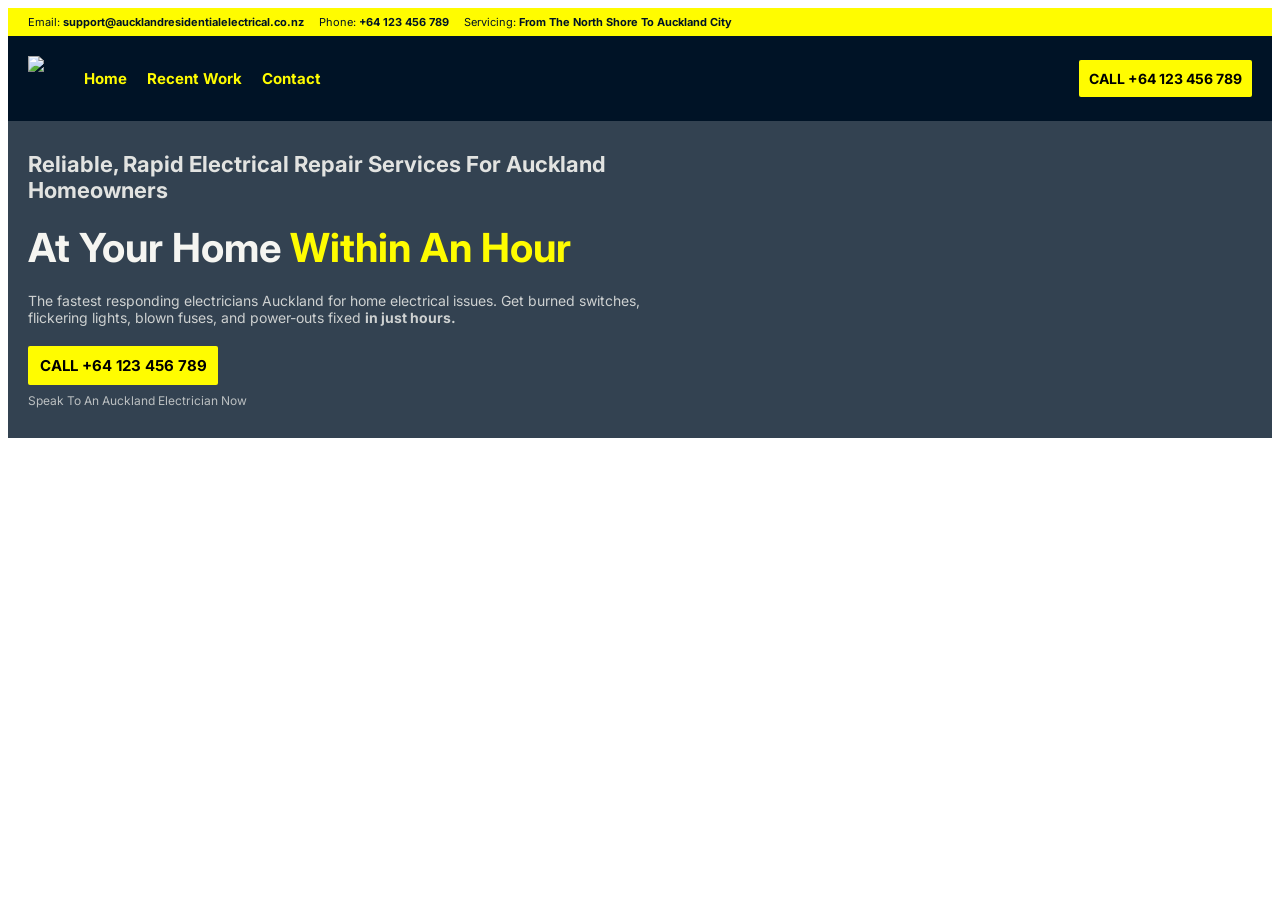
==== index.html @ a035950f "HTML upload for main part of hero section" ====
<!DOCTYPE html>

<html>

    <head>

        <!--META DATA-->

        <title>Rapid-Response Home Electrical Repair Specialists | Auckland Residential Electrical</title>
        <meta name="description" content="Providing reliable, rapid-response electrical repair services for Auckland homes. Get a home electrical repair specialist on site within an hour, guaranteed.">
        
        <!--FONT CONNECTION-->

        <link rel="preconnect" href="https://fonts.googleapis.com">
        <link rel="preconnect" href="https://fonts.gstatic.com" crossorigin>
        <link href="https://fonts.googleapis.com/css2?family=Inter:ital,opsz,wght@0,14..32,100..900;1,14..32,100..900&display=swap" rel="stylesheet">
        
        <!--STYLESHEET CONNECTION-->

        <link rel="stylesheet" href="styles.css">

    </head>
    
    <body>

        <header>

            <!--YELLOW TOP BAR-->

            <div class="home-header-yellow-top-bar">

                <div class="home-header-yellow-top-bar-elements-container">

                    <a class="home-header-yellow-top-bar-links">Email: <strong>support@aucklandresidentialelectrical.co.nz</strong></a>
                    <a class="home-header-yellow-top-bar-links">Phone: <strong>+64 123 456 789</strong></a>
                    <a class="home-header-yellow-top-bar-links">Servicing: <strong>From The North Shore To Auckland City</strong></a> <!--LINKS TO A GOOGLE MAPS PROFILE-->
                    
                </div>

            </div>

            <div class="home-main-header-content-container">

                <img class="home-header-logo-image" src="C:\Users\23173\OneDrive - Long Bay College\DTS Project 3\Code\HTML\Images\Auckland_Residential_Electrical_Logo_Small.jpg">

                <div class="home-header-navigation-bar">

                    <a class="home-header-navigation-page-button">Home</a>
                    <a class="home-header-navigation-page-button">Recent Work</a>
                    <a class="home-header-navigation-page-button">Contact</a>

                </div>

                <button class="home-main-header-cta-button">CALL <strong>+64 123 456 789</strong></button>

            </div>
            
        </header>
        
        <section class="home-hero-section">

            <div class="home-hero-section-bg-image-darkener-div">

                <div class="home-hero-section-content-container">

                    <h2 class="home-hero-section-h2">Reliable, Rapid Electrical Repair Services For Auckland Homeowners</h2>
                    <h1 class="home-hero-section-h1">At Your Home <span style="color: #fffc00;">Within An Hour</span></h1>
                    <p class="home-hero-section-p">The fastest responding electricians Auckland for home electrical issues. Get burned switches, flickering lights, blown fuses, and power-outs fixed <strong>in just hours.</strong></p>

                    <div class="cta-elements-container">
                        <button class="cta-button">CALL <strong>+64 123 456 789</strong></button>
                        <p class="cta-button-under-text" style="color: #f5f5f1;">Speak To An Auckland Electrician Now</p>
                    </div>

                </div>

            </div>

        </section>
        <section class="home-services-section"></section>
        <section class="home-why-us-section"></section>
        <section class="home-service-area-section"></section>
        <section class="home-contact-section"></section>
        <footer></footer>

    </body>

</html>
---- styles.css ----
/* MAIN COLOURS:

  Yellow: #fffc00
  White: #f5f5f1
  Dark-Blue: #001326

*/

/* MAIN ELEMENTS */

section {
  padding-top: 50px;
  padding-bottom: 50px;
  padding-left: 20px;
  padding-right: 20px;
}

h1 {
  font-family: 'Inter';
  font-size: 40px;
  font-weight: bold;
  line-height: normal;
  letter-spacing: normal;
  color: #001326;

  padding: 0;
  margin: 0;
}

h2 {
  font-family: 'Inter';
  font-size: 22px;
  font-weight: bold;
  line-height: normal;
  letter-spacing: normal;
  color: #001326;
  
  padding: 0;
  margin: 0;
}

h3 {
  font-family: 'Inter';
  font-size: 12px;
  font-weight: normal;
  line-height: normal;
  letter-spacing: normal;
  color: #001326;
  opacity: 0.8;

  padding: 0;
  margin: 0;
}

h4 {
  font-family: 'Inter';
  font-size: 15px;
  font-weight: bold;
  line-height: normal;
  letter-spacing: normal;
  color: #001326;
  opacity: 0.9;

  padding: 0;
  margin: 0;
}

p {
  font-family: 'Inter';
  font-size: 14px;
  font-weight: normal;
  line-height: normal;
  letter-spacing: normal;
  color: #001326;
  opacity: 0.8;

  padding: 0;
  margin: 0;
}

.cta-elements-container {
    display: flex;
    flex-direction: column;
    gap: 8px;
}

.cta-button {
    background-color: #fffc00;
    border: none;
    border-radius: 2px;

    font-family: 'Inter';
    font-weight: bold;
    font-size: 15px;
    line-height: normal;
    letter-spacing: normal;

    padding: 10px; 

    width: 190px;

    display: inline-block;
}
.cta-button:hover { opacity: 0.8; }

.cta-button-under-text {
    font-family: 'Inter';
    font-size: 12px;
    font-weight: normal;
    line-height: normal;
    letter-spacing: normal;
    color: #001326;
    opacity: 0.7;

    padding: 0;
    margin: 0;
}

/* HEADER ELEMENTS */

.home-header-yellow-top-bar {
  background-color: #fffc00;
  
  padding-top: 7px;
  padding-bottom: 7px;
  padding-left: 20px;
  padding-right: 20px;

  vertical-align: top;
}

.home-header-yellow-top-bar-elements-container {
  display: flex;
  flex-direction: row;
  gap: 15px;
}

.home-header-yellow-top-bar-links {
  font-family: 'Inter';
  font-size: 11px;
  font-weight: normal;
  line-height: normal;
  letter-spacing: normal;
  color: #001326;

  text-decoration: none;

  cursor: pointer;

  padding: 0;
  margin: 0;

  transition: text-decoration 0.1s;
}
.home-header-yellow-top-bar-links:hover { text-decoration: underline; }

header {
    background-color: #001326;
}

.home-main-header-content-container {
    padding-top: 20px;
    padding-bottom: 20px;
    padding-left: 20px;
    padding-right: 20px;

    display: flex;
    align-items: center;
}

.home-header-logo-image {
    height: 45px;
    object-fit: cover;
    
    display: inline-block;
}

.home-header-navigation-bar {
    display: flex;
    flex-direction: row;
    gap: 20px;

    align-items: center;

    margin-left: 40px;
}

.home-header-navigation-page-button {
    font-family: 'Inter';
    font-size: 15px;
    font-weight: bold;
    line-height: normal;
    letter-spacing: normal;
    color: #fffc00;

    text-decoration: none;

    cursor: pointer;

    padding: 0;
    margin: 0;

    transition: text-decoration 0.1s;
}
.home-header-navigation-page-button:hover { text-decoration: underline; }

.home-main-header-cta-button {
    background-color: #fffc00;
    border: none;
    border-radius: 2px;

    font-family: 'Inter';
    font-weight: bold;
    font-size: 14px;
    line-height: normal;
    letter-spacing: normal;

    padding: 10px; 
    margin-left: auto;

    display: inline-block;
}
.home-main-header-cta-button:hover { opacity: 0.8; }

/* HERO SECTION */

.home-hero-section {
    padding: 0;
    background-image: url("https://tse4.mm.bing.net/th/id/OIP._q5dTwRKCybteTOKeaqlcwHaFS?r=0&rs=1&pid=ImgDetMain&o=7&rm=3");
}

.home-hero-section-bg-image-darkener-div {
    background-color: rgba(0, 19, 38, 0.8);
}

.home-hero-section-content-container {
    display: flex;
    flex-direction: column;
    gap: 20px;

    width: 50%;

    padding-top: 30px;
    padding-bottom: 30px;
    margin-left: 20px;
    margin-right: 20px;
}

.home-hero-section-h2 {
    color: #f5f5f1;
    opacity: 0.9;
}

.home-hero-section-h1 {
    color: #f5f5f1;
}

.home-hero-section-p {
    color: #f5f5f1;
    opacity: 0.8;
}
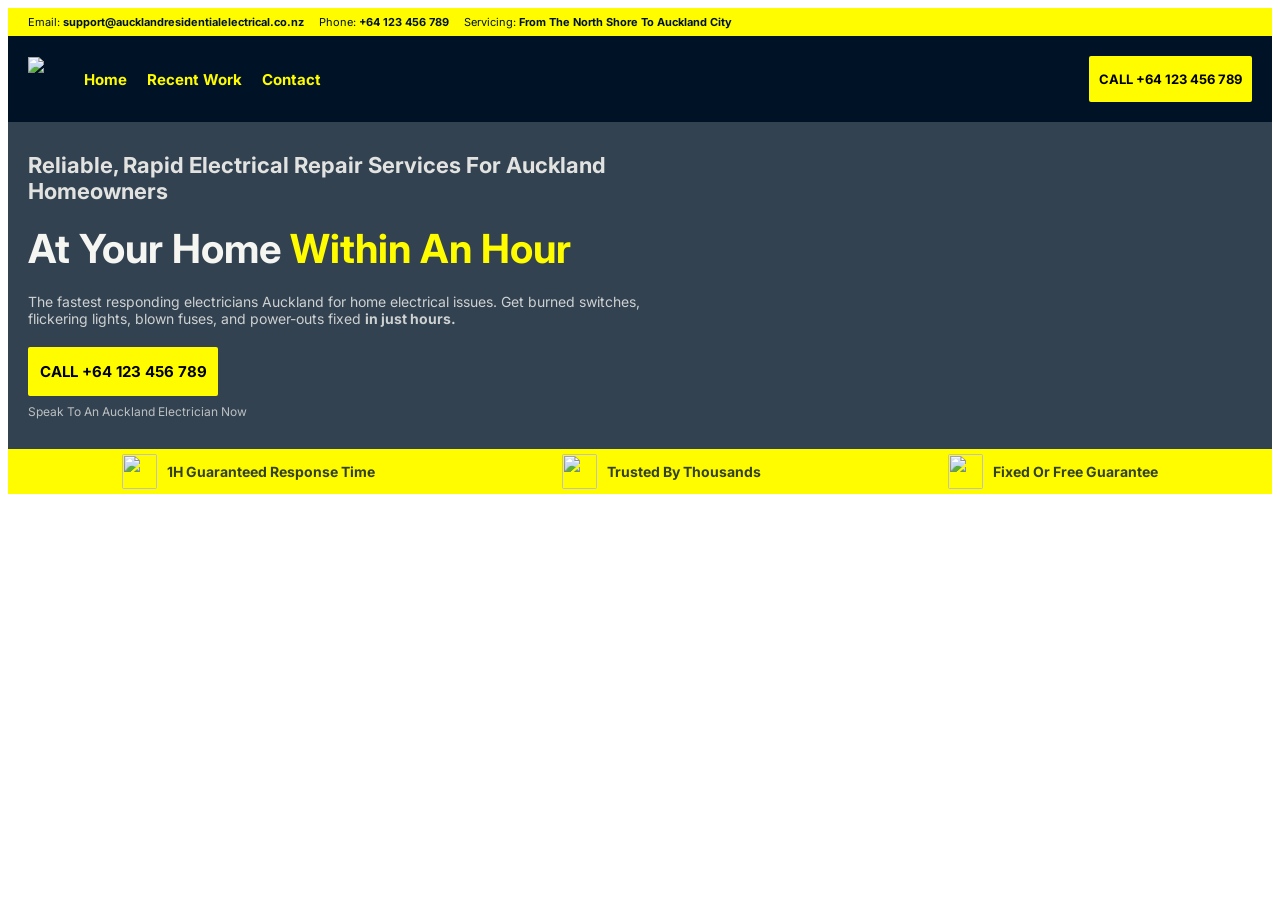
==== commit d66f4b43: "Added HTML for hero section yellow bottom bar" ====
--- a/index.html
+++ b/index.html
@@ -76,6 +76,25 @@
 
             </div>
 
+            <div class="home-hero-section-yellow-bottom-bar">
+
+                <div class="home-hero-section-yellow-bottom-bar-group-container">
+                    <img class="home-hero-section-yellow-bottom-bar-icon-image" src="C:\Users\23173\OneDrive - Long Bay College\DTS Project 3\Code\HTML\Images\Auckland Electrician 1H Response Time Icon.png">
+                    <p class="home-hero-section-yellow-bottom-bar-benefit-bullet">1H Guaranteed Response Time</p>
+                </div>
+
+                <div class="home-hero-section-yellow-bottom-bar-group-container">
+                    <img class="home-hero-section-yellow-bottom-bar-icon-image" src="C:\Users\23173\OneDrive - Long Bay College\DTS Project 3\Code\HTML\Images\Auckland Electrical Services Trusted By Thousands Icon.png">
+                    <p class="home-hero-section-yellow-bottom-bar-benefit-bullet">Trusted By Thousands</p>
+                </div>
+
+                <div class="home-hero-section-yellow-bottom-bar-group-container">
+                    <img class="home-hero-section-yellow-bottom-bar-icon-image" src="C:\Users\23173\OneDrive - Long Bay College\DTS Project 3\Code\HTML\Images\Electrician Auckland Service Guarantee Icon.png">
+                    <p class="home-hero-section-yellow-bottom-bar-benefit-bullet">Fixed Or Free Guarantee</p>
+                </div>
+
+            </div>
+
         </section>
         <section class="home-services-section"></section>
         <section class="home-why-us-section"></section>
--- a/styles.css
+++ b/styles.css
@@ -95,7 +95,10 @@
     line-height: normal;
     letter-spacing: normal;
 
-    padding: 10px; 
+    padding-top: 15px;
+    padding-bottom: 15px;
+    padding-left: 10px;
+    padding-right: 10px;
 
     width: 190px;
 
@@ -211,11 +214,15 @@
 
     font-family: 'Inter';
     font-weight: bold;
-    font-size: 14px;
+    font-size: 13px;
     line-height: normal;
     letter-spacing: normal;
 
-    padding: 10px; 
+    padding-top: 15px;
+    padding-bottom: 15px;
+    padding-left: 10px;
+    padding-right: 10px;
+
     margin-left: auto;
 
     display: inline-block;
@@ -259,3 +266,42 @@
     color: #f5f5f1;
     opacity: 0.8;
 }
+
+.home-hero-section-yellow-bottom-bar {
+    display: flex;
+    flex-direction: row;
+    gap: 0px;
+
+    background-color: #fffc00;
+
+    padding-top: 5px;
+    padding-bottom: 5px;
+    padding-left: 20px;
+    padding-right: 20px;
+}
+
+.home-hero-section-yellow-bottom-bar-group-container {
+    display: flex;
+    flex-direction: row;
+    gap: 10px;
+    
+    align-items: center;
+
+    margin-left: auto;
+    margin-right: auto;
+}
+
+.home-hero-section-yellow-bottom-bar-icon-image {
+    width: 35px;
+    height: 35px;
+    object-fit: cover;
+
+    border: none;
+    border-radius: 2px;
+}
+
+.home-hero-section-yellow-bottom-bar-benefit-bullet {
+    font-weight: bold;
+    font-size: 14px;
+    color: #001326;
+}
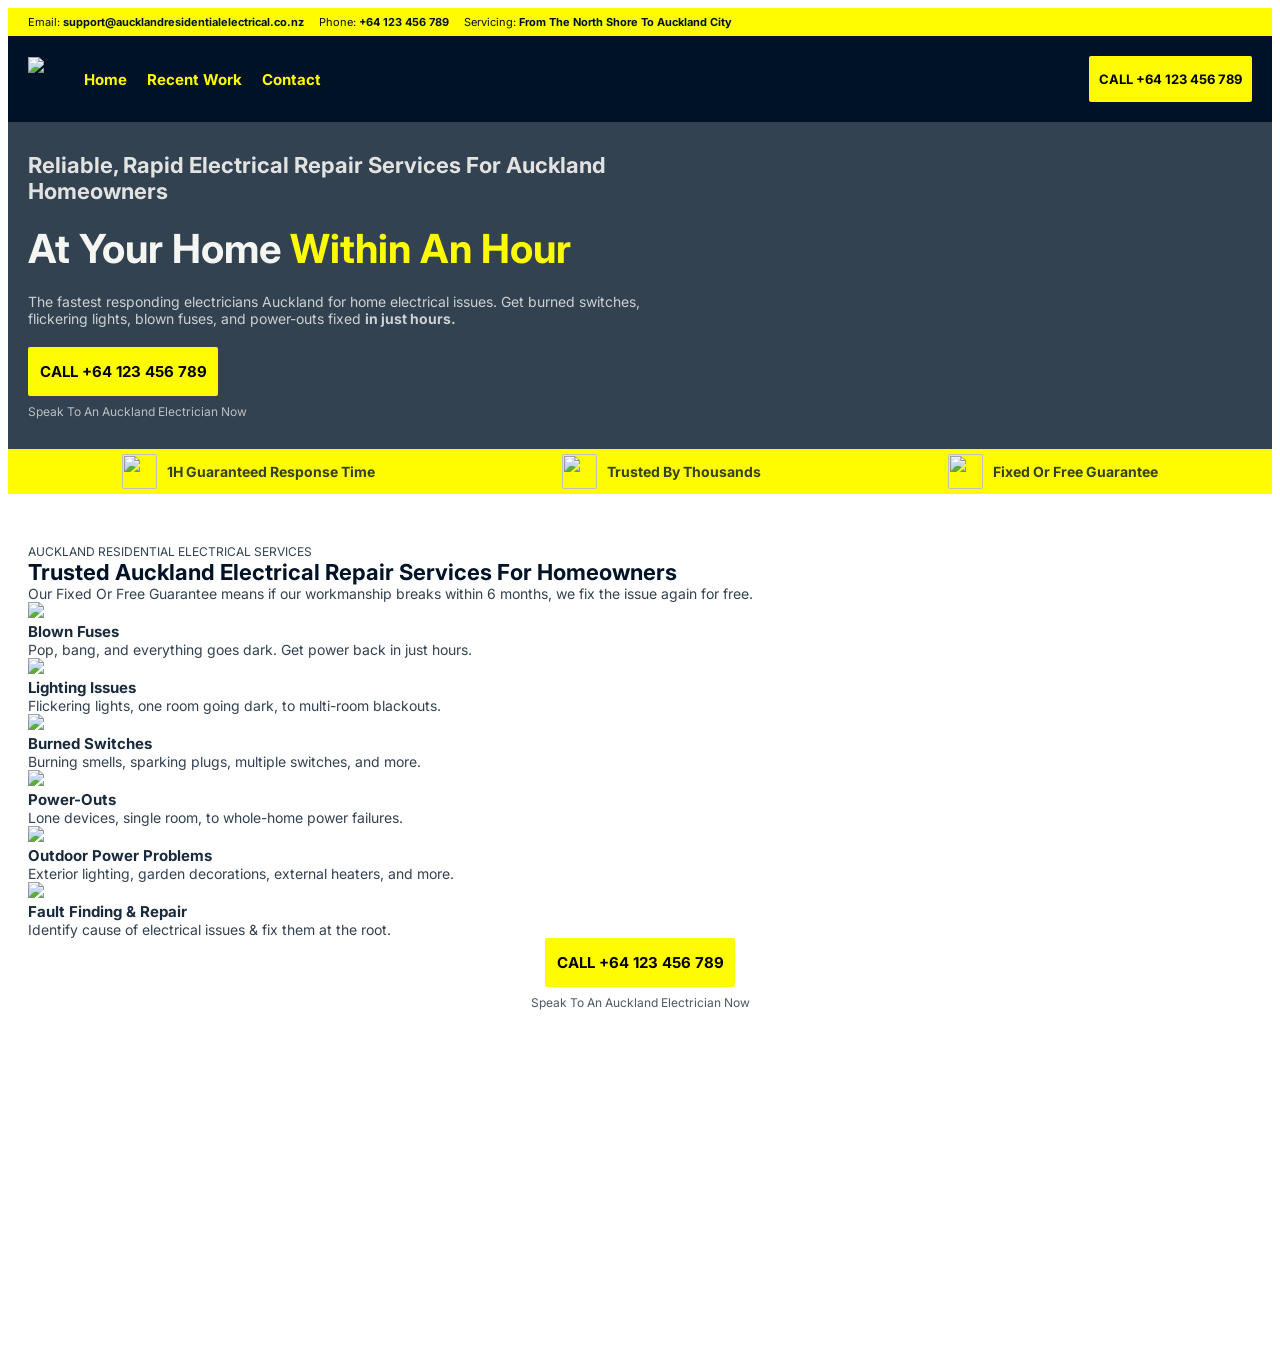
==== commit c5ab479f: "HTML upload for full services section." ====
--- a/index.html
+++ b/index.html
@@ -29,7 +29,7 @@
 
             <div class="home-header-yellow-top-bar">
 
-                <div class="home-header-yellow-top-bar-elements-container">
+                <div class="home-header-yellow-top-bar-elements-container"> <!--HOLDS EMAIL, PHONE, & SERVICE AREA ELEMENTS IN A FLEX CONTAINER-->
 
                     <a class="home-header-yellow-top-bar-links">Email: <strong>support@aucklandresidentialelectrical.co.nz</strong></a>
                     <a class="home-header-yellow-top-bar-links">Phone: <strong>+64 123 456 789</strong></a>
@@ -39,11 +39,11 @@
 
             </div>
 
-            <div class="home-main-header-content-container">
+            <div class="home-main-header-content-container"> <!--HOLDS MAIN HEADER ELEMENTS IN A CONTAINER-->
 
                 <img class="home-header-logo-image" src="C:\Users\23173\OneDrive - Long Bay College\DTS Project 3\Code\HTML\Images\Auckland_Residential_Electrical_Logo_Small.jpg">
 
-                <div class="home-header-navigation-bar">
+                <div class="home-header-navigation-bar"> <!--HOLDS NAVIGATION ITEMS IN A FLEX CONTAINER-->
 
                     <a class="home-header-navigation-page-button">Home</a>
                     <a class="home-header-navigation-page-button">Recent Work</a>
@@ -59,15 +59,15 @@
         
         <section class="home-hero-section">
 
-            <div class="home-hero-section-bg-image-darkener-div">
+            <div class="home-hero-section-bg-image-darkener-div"> <!--DARKENS THE BG IMAGE USING A SEMI-TRANSPARENT BACKGROUND CONTAINER-->
 
-                <div class="home-hero-section-content-container">
+                <div class="home-hero-section-content-container"> <!--HOLDS TEXT & BUTTON ELEMENTS IN FLEX CONTAINER-->
 
                     <h2 class="home-hero-section-h2">Reliable, Rapid Electrical Repair Services For Auckland Homeowners</h2>
                     <h1 class="home-hero-section-h1">At Your Home <span style="color: #fffc00;">Within An Hour</span></h1>
                     <p class="home-hero-section-p">The fastest responding electricians Auckland for home electrical issues. Get burned switches, flickering lights, blown fuses, and power-outs fixed <strong>in just hours.</strong></p>
 
-                    <div class="cta-elements-container">
+                    <div class="cta-elements-container"> <!--CONTAINS CTA BUTTON + UNDER TEXT-->
                         <button class="cta-button">CALL <strong>+64 123 456 789</strong></button>
                         <p class="cta-button-under-text" style="color: #f5f5f1;">Speak To An Auckland Electrician Now</p>
                     </div>
@@ -76,19 +76,19 @@
 
             </div>
 
-            <div class="home-hero-section-yellow-bottom-bar">
+            <div class="home-hero-section-yellow-bottom-bar"> <!--THE YELLOW BAR AT BOTTOM OF HERO; FLEX CONTAINER FOR BULLETS-->
 
-                <div class="home-hero-section-yellow-bottom-bar-group-container">
+                <div class="home-hero-section-yellow-bottom-bar-group-container"> <!--HOLDS ICON & BENEFIT BULLET-->
                     <img class="home-hero-section-yellow-bottom-bar-icon-image" src="C:\Users\23173\OneDrive - Long Bay College\DTS Project 3\Code\HTML\Images\Auckland Electrician 1H Response Time Icon.png">
                     <p class="home-hero-section-yellow-bottom-bar-benefit-bullet">1H Guaranteed Response Time</p>
                 </div>
 
-                <div class="home-hero-section-yellow-bottom-bar-group-container">
+                <div class="home-hero-section-yellow-bottom-bar-group-container"> <!--HOLDS ICON & BENEFIT BULLET-->
                     <img class="home-hero-section-yellow-bottom-bar-icon-image" src="C:\Users\23173\OneDrive - Long Bay College\DTS Project 3\Code\HTML\Images\Auckland Electrical Services Trusted By Thousands Icon.png">
                     <p class="home-hero-section-yellow-bottom-bar-benefit-bullet">Trusted By Thousands</p>
                 </div>
 
-                <div class="home-hero-section-yellow-bottom-bar-group-container">
+                <div class="home-hero-section-yellow-bottom-bar-group-container"> <!--HOLDS ICON & BENEFIT BULLET-->
                     <img class="home-hero-section-yellow-bottom-bar-icon-image" src="C:\Users\23173\OneDrive - Long Bay College\DTS Project 3\Code\HTML\Images\Electrician Auckland Service Guarantee Icon.png">
                     <p class="home-hero-section-yellow-bottom-bar-benefit-bullet">Fixed Or Free Guarantee</p>
                 </div>
@@ -96,7 +96,80 @@
             </div>
 
         </section>
-        <section class="home-services-section"></section>
+
+        <section class="home-services-section">
+
+            <div class="home-services-section-content-container"> <!--FLEX CONTAINER SPREADS TEXT CONTAINER, CARD REPEATER, & BUTTON CTA VERTICALLY-->
+
+                <div class="section-text-elements-container"> <!--FLEX CONTAINER SPREADS HEADERS & P TEXT VERTICALLY-->
+
+                    <h3>AUCKLAND RESIDENTIAL ELECTRICAL SERVICES</h3>
+                    <h2>Trusted Auckland Electrical Repair Services For Homeowners</h2>
+                    <p>Our Fixed Or Free Guarantee means if our workmanship breaks within 6 months, we fix the issue again for free.</p>
+
+                </div>
+
+                <div class="home-services-section-service-card-grid"> <!--CREATES REPEATER FOR SERVICE CARDS-->
+
+                    <div class="home-services-section-service-card"> <!--CREATES INDIVIDUAL SERVICE CARD; SPREADS ELEMENTS VERTICALLY-->
+
+                        <img class="home-services-section-service-card-icon-image" src="C:\Users\23173\OneDrive - Long Bay College\DTS Project 3\Code\HTML\Images\Electrician Auckland Blown Fuse Repair Services Auckland Icon.png">
+                        <h4 class="home-services-section-service-card-header">Blown Fuses</h4>
+                        <p class="home-services-section-service-card-p-text">Pop, bang, and everything goes dark. Get power back in just hours.</p>
+
+                    </div>
+
+                    <div class="home-services-section-service-card"> <!--CREATES INDIVIDUAL SERVICE CARD; SPREADS ELEMENTS VERTICALLY-->
+
+                        <img class="home-services-section-service-card-icon-image" src="C:\Users\23173\OneDrive - Long Bay College\DTS Project 3\Code\HTML\Images\Electrician Auckland Lighting Issues Repair Services Auckland Icon.png">
+                        <h4 class="home-services-section-service-card-header">Lighting Issues</h4>
+                        <p class="home-services-section-service-card-p-text">Flickering lights, one room going dark, to multi-room blackouts.</p>
+
+                    </div>
+
+                    <div class="home-services-section-service-card"> <!--CREATES INDIVIDUAL SERVICE CARD; SPREADS ELEMENTS VERTICALLY-->
+
+                        <img class="home-services-section-service-card-icon-image" src="C:\Users\23173\OneDrive - Long Bay College\DTS Project 3\Code\HTML\Images\Electrician Auckland Burned Switches Repair Services Auckland Icon.png">
+                        <h4 class="home-services-section-service-card-header">Burned Switches</h4>
+                        <p class="home-services-section-service-card-p-text">Burning smells, sparking plugs, multiple switches, and more.</p>
+
+                    </div>
+
+                    <div class="home-services-section-service-card"> <!--CREATES INDIVIDUAL SERVICE CARD; SPREADS ELEMENTS VERTICALLY-->
+
+                        <img class="home-services-section-service-card-icon-image" src="C:\Users\23173\OneDrive - Long Bay College\DTS Project 3\Code\HTML\Images\Electrician Auckland Power Out Repair Services Auckland Icon.png">
+                        <h4 class="home-services-section-service-card-header">Power-Outs</h4>
+                        <p class="home-services-section-service-card-p-text">Lone devices, single room, to whole-home power failures.</p>
+
+                    </div>
+
+                    <div class="home-services-section-service-card"> <!--CREATES INDIVIDUAL SERVICE CARD; SPREADS ELEMENTS VERTICALLY-->
+
+                        <img class="home-services-section-service-card-icon-image" src="C:\Users\23173\OneDrive - Long Bay College\DTS Project 3\Code\HTML\Images\Electrician Auckland Outdoor Power Problems Repair Services Auckland Icon.png">
+                        <h4 class="home-services-section-service-card-header">Outdoor Power Problems</h4>
+                        <p class="home-services-section-service-card-p-text">Exterior lighting, garden decorations, external heaters, and more.</p>
+
+                    </div>
+
+                    <div class="home-services-section-service-card"> <!--CREATES INDIVIDUAL SERVICE CARD; SPREADS ELEMENTS VERTICALLY-->
+
+                        <img class="home-services-section-service-card-icon-image" src="C:\Users\23173\OneDrive - Long Bay College\DTS Project 3\Code\HTML\Images\Electrician Auckland Fault Finding & Repair Services Auckland Icon.png">
+                        <h4 class="home-services-section-service-card-header">Fault Finding & Repair</h4>
+                        <p class="home-services-section-service-card-p-text">Identify cause of electrical issues & fix them at the root.</p>
+
+                    </div>
+
+                </div>
+
+                <div class="cta-elements-container" style="align-items: center;"> <!--CONTAINS CTA BUTTON + UNDER TEXT-->
+                    <button class="cta-button">CALL <strong>+64 123 456 789</strong></button>
+                    <p class="cta-button-under-text">Speak To An Auckland Electrician Now</p>
+                </div>
+
+            </div>
+
+        </section>
+
         <section class="home-why-us-section"></section>
         <section class="home-service-area-section"></section>
         <section class="home-contact-section"></section>
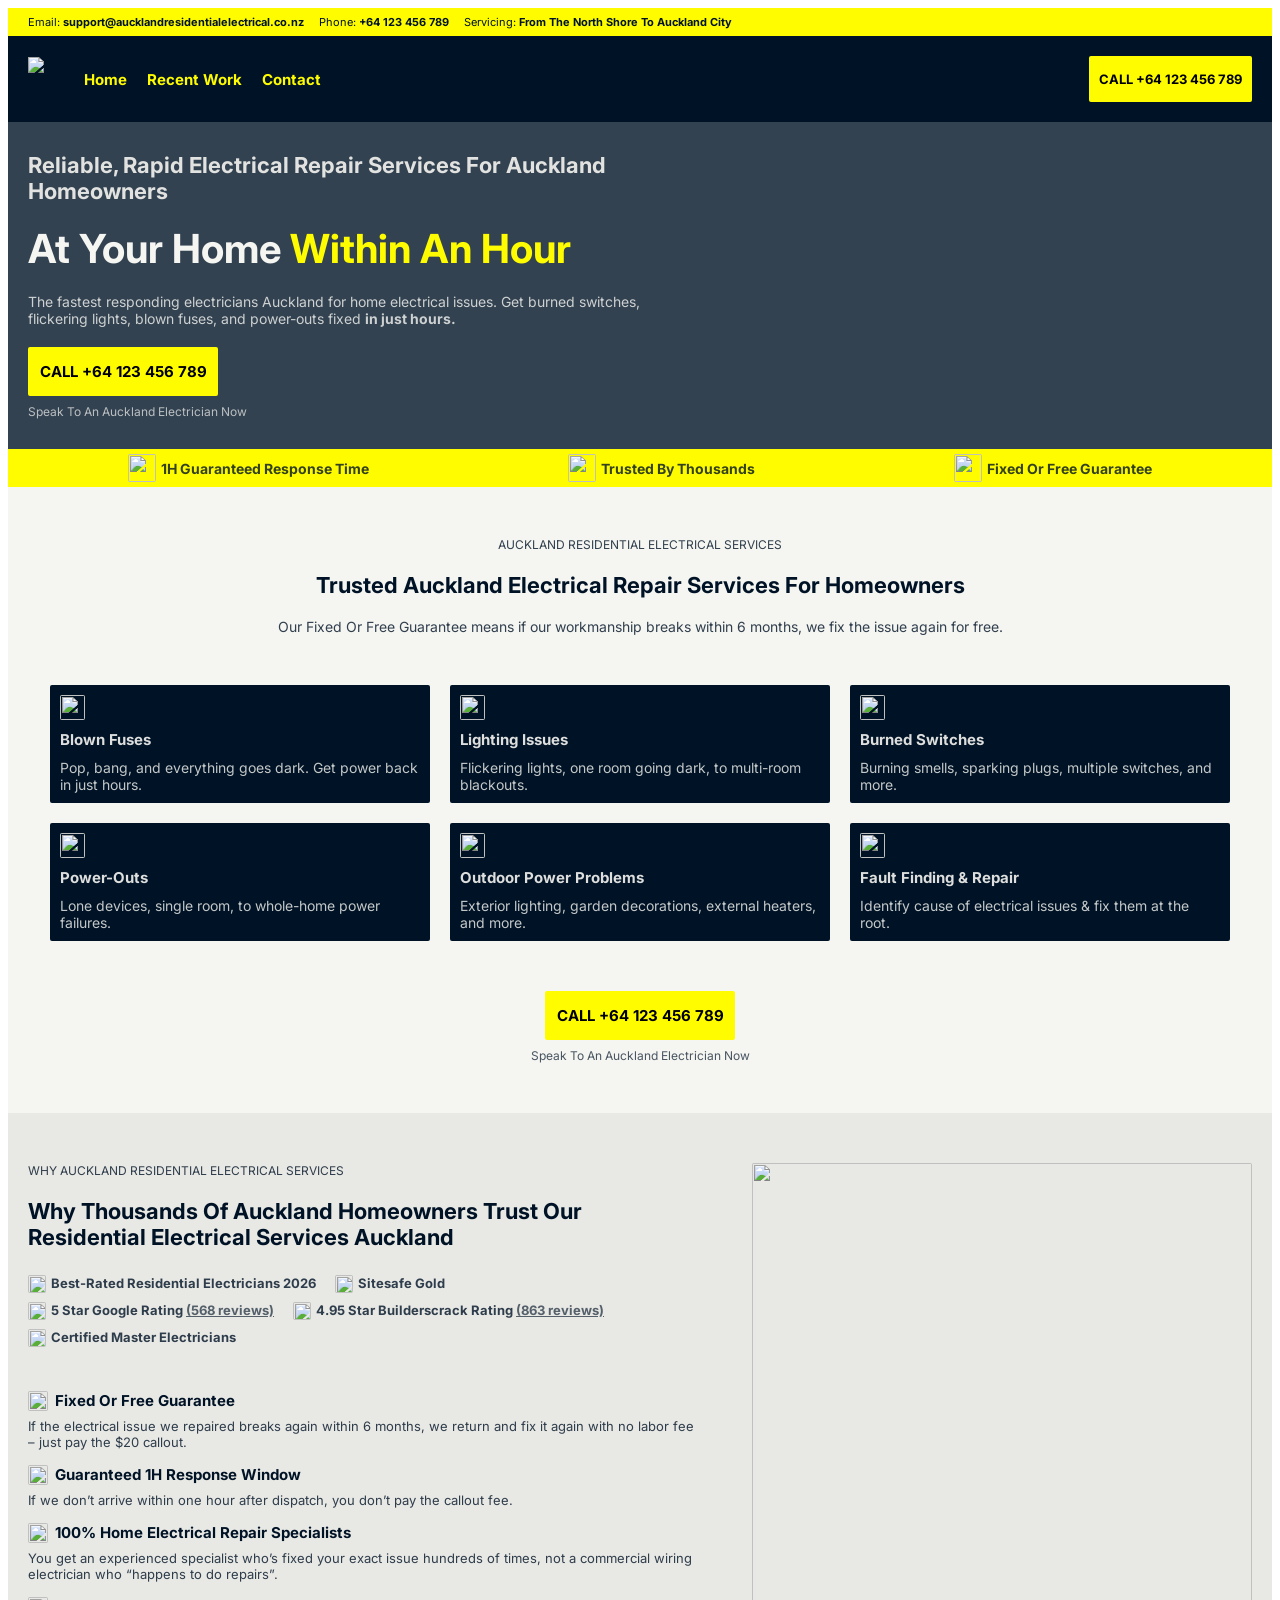
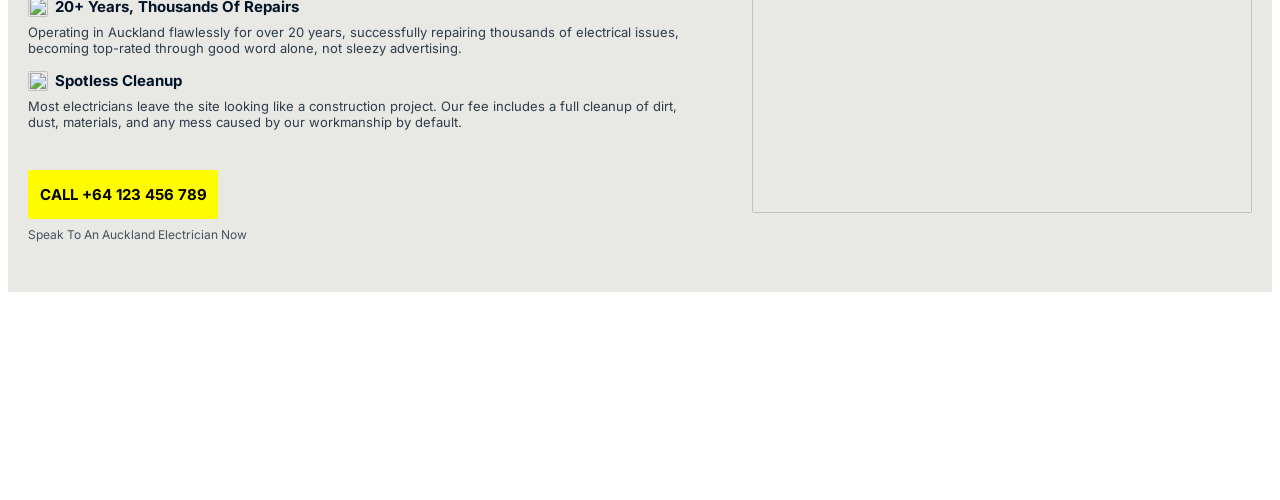
==== commit 87f8acf1: "HTML upload for full why us section" ====
--- a/index.html
+++ b/index.html
@@ -101,7 +101,7 @@
 
             <div class="home-services-section-content-container"> <!--FLEX CONTAINER SPREADS TEXT CONTAINER, CARD REPEATER, & BUTTON CTA VERTICALLY-->
 
-                <div class="section-text-elements-container"> <!--FLEX CONTAINER SPREADS HEADERS & P TEXT VERTICALLY-->
+                <div class="section-text-elements-container" style="align-items: center;"> <!--FLEX CONTAINER SPREADS HEADERS & P TEXT VERTICALLY-->
 
                     <h3>AUCKLAND RESIDENTIAL ELECTRICAL SERVICES</h3>
                     <h2>Trusted Auckland Electrical Repair Services For Homeowners</h2>
@@ -170,7 +170,162 @@
 
         </section>
 
-        <section class="home-why-us-section"></section>
+        <section class="home-why-us-section">
+
+            <div class="home-why-us-section-column-flex-container"> <!--FLEX CONTAINER SEPERATING CONTENT CONTAINER & IMAGE HORIZONTALLY-->
+
+                <div class="home-why-us-section-content-container"> <!--FLEX CONTAINER SEPERATING TEXT CONTAINER, BENEFIT-BULLET CONTAINER, & CTA BUTTON VERTICALLY-->
+
+                    <div class="section-text-elements-container"> <!--FLEX CONTAINER SEPERATING TEXT ELEMENTS VERTICALLY-->
+
+                        <h3 style="text-align: left;">WHY AUCKLAND RESIDENTIAL ELECTRICAL SERVICES</h3>
+                        <h2>Why Thousands Of Auckland Homeowners Trust Our Residential Electrical Services Auckland</h2>
+                        
+                        <div> <!--CONTAINS TICK ICON + CREDIBILITY TEXT GROUPS-->
+
+                            <div class="home-why-us-section-credibility-bullet-wrapper"> <!--WRAPS CREDIBILIY BULLET TO STYLE FLEX CONTAINER AS INLINE-BLOCK-->
+
+                                <div class="home-why-us-section-credibility-bullet"> <!--TICK ICON + CREDIBILITY BULLET GROUP-->
+
+                                    <img class="home-why-us-section-credibility-bullet-tick-icon" src="C:\Users\23173\OneDrive - Long Bay College\DTS Project 3\Code\HTML\Images\Electrician Auckland Tick Icon.png">
+                                    <p class="home-why-us-section-credibility-bullet-text">Best-Rated Residential Electricians 2026</p>
+
+                                </div>
+
+                            </div>
+
+                            <div class="home-why-us-section-credibility-bullet-wrapper"> <!--WRAPS CREDIBILIY BULLET TO STYLE FLEX CONTAINER AS INLINE-BLOCK-->
+
+                                <div class="home-why-us-section-credibility-bullet"> <!--TICK ICON + CREDIBILITY BULLET GROUP-->
+
+                                    <img class="home-why-us-section-credibility-bullet-tick-icon" src="C:\Users\23173\OneDrive - Long Bay College\DTS Project 3\Code\HTML\Images\Electrician Auckland Tick Icon.png">
+                                    <p class="home-why-us-section-credibility-bullet-text">Sitesafe Gold</p>
+
+                                </div>
+
+                            </div>
+
+                            <div class="home-why-us-section-credibility-bullet-wrapper"> <!--WRAPS CREDIBILIY BULLET TO STYLE FLEX CONTAINER AS INLINE-BLOCK-->
+
+                                <div class="home-why-us-section-credibility-bullet"> <!--TICK ICON + CREDIBILITY BULLET GROUP-->
+
+                                    <img class="home-why-us-section-credibility-bullet-tick-icon" src="C:\Users\23173\OneDrive - Long Bay College\DTS Project 3\Code\HTML\Images\Electrician Auckland Tick Icon.png">
+                                    <p class="home-why-us-section-credibility-bullet-text">5 Star Google Rating <a class="home-why-us-section-credibility-bullet-text-rating-link">(568 reviews)</a></p>
+
+                                </div>
+
+                            </div>
+
+                            <div class="home-why-us-section-credibility-bullet-wrapper"> <!--WRAPS CREDIBILIY BULLET TO STYLE FLEX CONTAINER AS INLINE-BLOCK-->
+
+                                <div class="home-why-us-section-credibility-bullet"> <!--TICK ICON + CREDIBILITY BULLET GROUP-->
+
+                                    <img class="home-why-us-section-credibility-bullet-tick-icon" src="C:\Users\23173\OneDrive - Long Bay College\DTS Project 3\Code\HTML\Images\Electrician Auckland Tick Icon.png">
+                                    <p class="home-why-us-section-credibility-bullet-text">4.95 Star Builderscrack Rating <a class="home-why-us-section-credibility-bullet-text-rating-link">(863 reviews)</a></p>
+
+                                </div>
+
+                            </div>
+
+                            <div class="home-why-us-section-credibility-bullet-wrapper"> <!--WRAPS CREDIBILIY BULLET TO STYLE FLEX CONTAINER AS INLINE-BLOCK-->
+
+                                <div class="home-why-us-section-credibility-bullet"> <!--TICK ICON + CREDIBILITY BULLET GROUP-->
+
+                                    <img class="home-why-us-section-credibility-bullet-tick-icon" src="C:\Users\23173\OneDrive - Long Bay College\DTS Project 3\Code\HTML\Images\Electrician Auckland Tick Icon.png">
+                                    <p class="home-why-us-section-credibility-bullet-text">Certified Master Electricians</p>
+
+                                </div>
+
+                            </div>
+
+                        </div>
+
+                    </div>
+
+                    <div class="home-why-us-section-why-us-bullets-container"> <!--CONTAINS 'WHY US' BENEFIT BULLETS-->
+
+                        <div class="home-why-us-section-why-us-bullet">
+
+                            <div class="home-why-us-section-benefit-bullet-icon-and-header-container">
+
+                                <img class="home-why-us-section-benefit-bullet-icon" src="C:\Users\23173\OneDrive - Long Bay College\DTS Project 3\Code\HTML\Images\Electrician Auckland Fixed-Or-Free Guarantee Icon.png">
+                                <p class="home-why-us-section-benefit-bullet-header">Fixed Or Free Guarantee</p>
+
+                            </div>
+
+                            <p class="home-why-us-section-benefit-bullet-text">If the electrical issue we repaired breaks again within 6 months, we return and fix it again with no labor fee – just pay the $20 callout.</p>
+
+                        </div>
+
+                        <div class="home-why-us-section-why-us-bullet">
+
+                            <div class="home-why-us-section-benefit-bullet-icon-and-header-container">
+
+                                <img class="home-why-us-section-benefit-bullet-icon" src="C:\Users\23173\OneDrive - Long Bay College\DTS Project 3\Code\HTML\Images\Auckland Electrician 1H Response Time Icon.png">
+                                <p class="home-why-us-section-benefit-bullet-header">Guaranteed 1H Response Window</p>
+
+                            </div>
+                            
+                            <p class="home-why-us-section-benefit-bullet-text">If we don’t arrive within one hour after dispatch, you don’t pay the callout fee.</p>
+
+                        </div>
+
+                        <div class="home-why-us-section-why-us-bullet">
+
+                            <div class="home-why-us-section-benefit-bullet-icon-and-header-container">
+
+                                <img class="home-why-us-section-benefit-bullet-icon" src="C:\Users\23173\OneDrive - Long Bay College\DTS Project 3\Code\HTML\Images\Electrician Auckland Home Electrical Repair Specialists Icon.png">
+                                <p class="home-why-us-section-benefit-bullet-header">100% Home Electrical Repair Specialists</p>
+
+                            </div>
+                            
+                            <p class="home-why-us-section-benefit-bullet-text">You get an experienced specialist who’s fixed your exact issue hundreds of times, not a commercial wiring electrician who “happens to do repairs”.</p>
+
+                        </div>
+
+                        <div class="home-why-us-section-why-us-bullet">
+
+                            <div class="home-why-us-section-benefit-bullet-icon-and-header-container">
+
+                                <img class="home-why-us-section-benefit-bullet-icon" src="C:\Users\23173\OneDrive - Long Bay College\DTS Project 3\Code\HTML\Images\Electrician Auckland Tick Icon.png">
+                                <p class="home-why-us-section-benefit-bullet-header">20+ Years, Thousands Of Repairs</p>
+
+                            </div>
+                            
+                            <p class="home-why-us-section-benefit-bullet-text">Operating in Auckland flawlessly for over 20 years, successfully repairing thousands of electrical issues, becoming top-rated through good word alone, not sleezy advertising.</p>
+
+                        </div>
+
+                        <div class="home-why-us-section-why-us-bullet">
+
+                            <div class="home-why-us-section-benefit-bullet-icon-and-header-container">
+
+                                <img class="home-why-us-section-benefit-bullet-icon" src="C:\Users\23173\OneDrive - Long Bay College\DTS Project 3\Code\HTML\Images\Electrician Auckland Spotless Cleanup Guarantee Icon.png">
+                                <p class="home-why-us-section-benefit-bullet-header">Spotless Cleanup</p>
+
+                            </div>
+                            
+                            <p class="home-why-us-section-benefit-bullet-text">Most electricians leave the site looking like a construction project. Our fee includes a full cleanup of dirt, dust, materials, and any mess caused by our workmanship by default.</p>
+
+                        </div>
+
+                    </div>
+
+                    <div class="cta-elements-container"> <!--CONTAINS CTA BUTTON + UNDER TEXT-->
+                        <button class="cta-button">CALL <strong>+64 123 456 789</strong></button>
+                        <p class="cta-button-under-text">Speak To An Auckland Electrician Now</p>
+                    </div>
+
+                </div>
+
+                <div class="home-why-us-section-right-image-container">
+                    <img class="home-why-us-section-right-image" src="https://tse2.mm.bing.net/th/id/OIP.v7OtZZ96o9HTJ_O_Wc5mFgHaE8?r=0&rs=1&pid=ImgDetMain&o=7&rm=3">
+                </div>
+
+            </div>
+
+        </section>
+
         <section class="home-service-area-section"></section>
         <section class="home-contact-section"></section>
         <footer></footer>
--- a/styles.css
+++ b/styles.css
@@ -13,6 +13,12 @@
   padding-bottom: 50px;
   padding-left: 20px;
   padding-right: 20px;
+}
+
+.section-text-elements-container {
+    display: flex;
+    flex-direction: column;
+    gap: 20px;
 }
 
 h1 {
@@ -283,7 +289,7 @@
 .home-hero-section-yellow-bottom-bar-group-container {
     display: flex;
     flex-direction: row;
-    gap: 10px;
+    gap: 5px;
     
     align-items: center;
 
@@ -292,8 +298,8 @@
 }
 
 .home-hero-section-yellow-bottom-bar-icon-image {
-    width: 35px;
-    height: 35px;
+    width: 28px;
+    height: 28px;
     object-fit: cover;
 
     border: none;
@@ -305,3 +311,167 @@
     font-size: 14px;
     color: #001326;
 }
+
+/* SERVICES SECTION */
+
+.home-services-section {
+    background-color: #f5f5f1;
+}
+
+.home-services-section-content-container {
+    display: flex;
+    flex-direction: column;
+    gap: 40px;
+
+    align-items: center;
+}
+
+.home-services-section-service-card-grid {
+    display: grid;
+    grid-template-columns: 400px 400px 400px;
+}
+
+.home-services-section-service-card {
+    background-color: #001326;
+    border: none;
+    border-radius: 2px;
+
+    display: flex;
+    flex-direction: column;
+    gap: 10px;
+
+    padding: 10px;
+    margin: 10px;
+}
+
+.home-services-section-service-card-icon-image {
+    width: 25px;
+    height: 25px;
+    object-fit: cover;
+
+    border: none;
+    border-radius: 2px;
+}
+
+.home-services-section-service-card-header {
+    color: #f5f5f1;
+}
+
+.home-services-section-service-card-p-text {
+    color: #f5f5f1;
+}
+
+/* WHY US SECTION */
+
+.home-why-us-section {
+    background-color: #e8e8e4;
+}
+
+.home-why-us-section-column-flex-container {
+    display: flex;
+    flex-direction: row;
+    gap: 50px;
+}
+
+.home-why-us-section-content-container {
+    display: flex;
+    flex-direction: column;
+    gap: 40px;
+}
+
+.home-why-us-section-credibility-bullet-wrapper {
+    display: inline-block;
+}
+
+.home-why-us-section-credibility-bullet {
+    display: flex;
+    flex-direction: row;
+    gap: 5px;
+
+    margin-top: 5px;
+    margin-right: 15px;
+}
+
+.home-why-us-section-credibility-bullet-tick-icon {
+    width: 18px;
+    height: 18px;
+    object-fit: cover;
+
+    border: none;
+    border-radius: 2px;
+}
+
+.home-why-us-section-credibility-bullet-text {
+    font-weight: bold;
+    font-size: 13px;
+    opacity: 0.8;
+}
+
+.home-why-us-section-credibility-bullet-text-rating-link {
+    font-family: 'Inter';
+    font-size: 13px;
+    font-weight: bold;
+    line-height: normal;
+    letter-spacing: normal;
+    color: #001326;
+    opacity: 0.8;
+
+    padding: 0;
+    margin: 0;
+
+    text-decoration: underline;
+
+    cursor: pointer;
+}
+
+.home-why-us-section-why-us-bullets-container {
+    display: flex;
+    flex-direction: column;
+    gap: 15px;
+}
+
+.home-why-us-section-why-us-bullet {
+    display: flex;
+    flex-direction: column;
+    gap: 7px;
+}
+
+.home-why-us-section-benefit-bullet-icon-and-header-container {
+    display: flex;
+    flex-direction: row;
+    gap: 7px;
+}
+
+.home-why-us-section-benefit-bullet-icon {
+    width: 20px;
+    height: 20px;
+    object-fit: cover;
+
+    border: none;
+    border-radius: 2px;
+}
+
+.home-why-us-section-benefit-bullet-header {
+    font-size: 15px;
+    font-weight: bold;
+    opacity: 1;
+}
+
+.home-why-us-section-benefit-bullet-text {
+    font-size: 13px;
+}
+
+.home-why-us-section-right-image-container {
+    display: inline-block;
+}
+
+.home-why-us-section-right-image {
+    display: inline-block;
+
+    width: 500px;
+    height: 650px;
+    object-fit: cover;
+
+    border: none;
+    border-radius: 2px;
+}
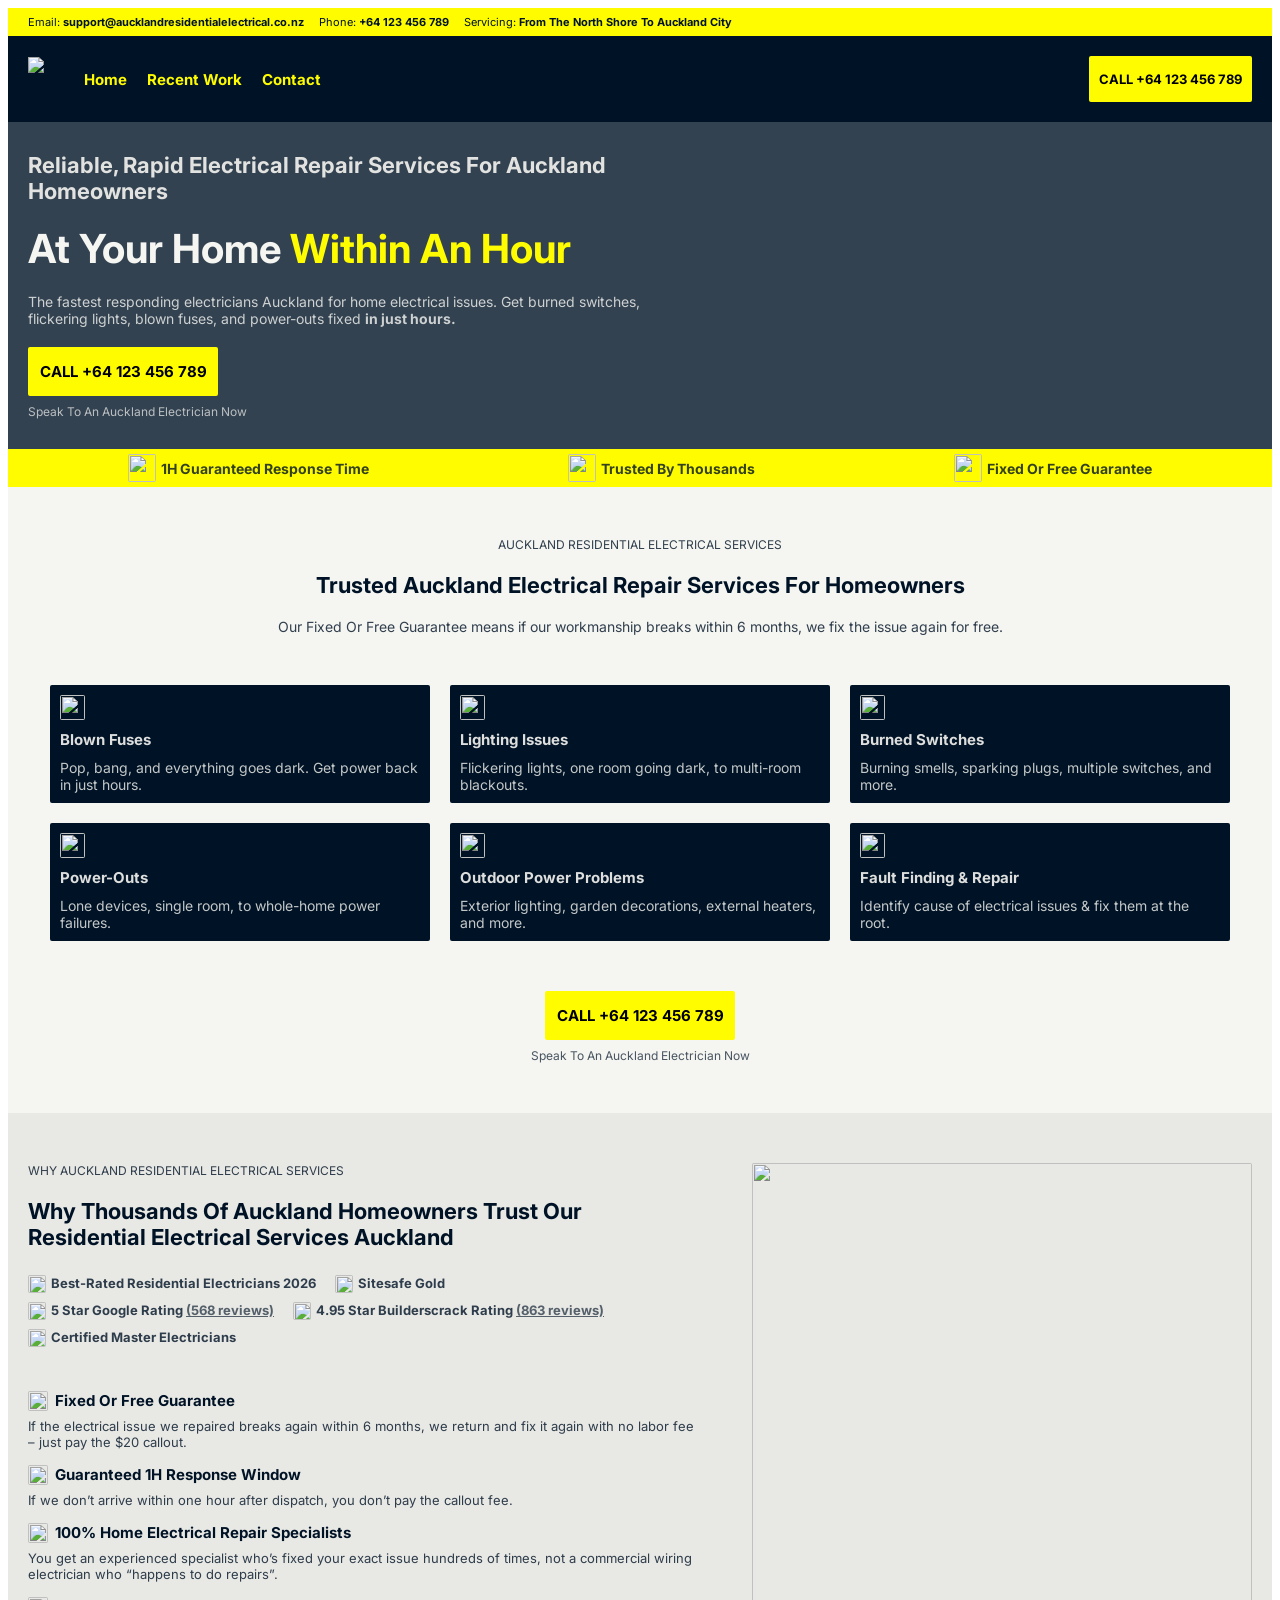
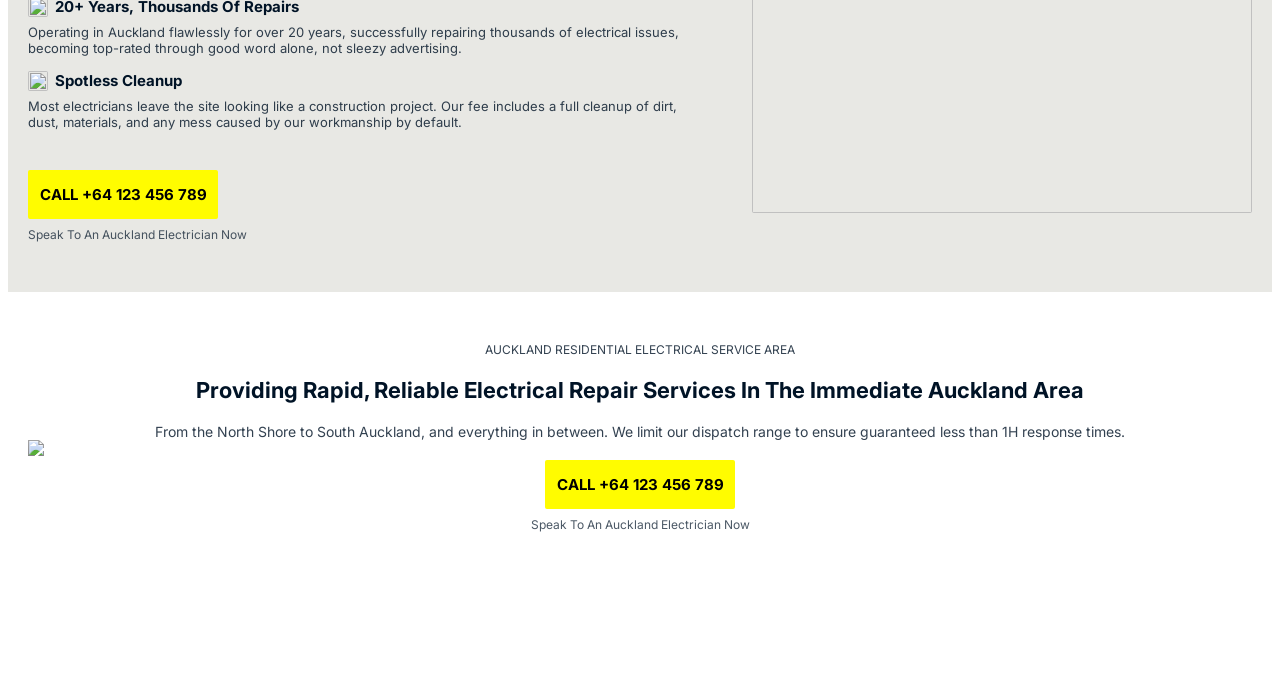
==== commit 05e157a0: "HTML upload for service area section" ====
--- a/index.html
+++ b/index.html
@@ -244,9 +244,9 @@
 
                     <div class="home-why-us-section-why-us-bullets-container"> <!--CONTAINS 'WHY US' BENEFIT BULLETS-->
 
-                        <div class="home-why-us-section-why-us-bullet">
-
-                            <div class="home-why-us-section-benefit-bullet-icon-and-header-container">
+                        <div class="home-why-us-section-why-us-bullet"> <!--CONTAINS BENEFIT BULLET ICON + HEADER CONTAINER & BENEFIT BULLET TEXT-->
+
+                            <div class="home-why-us-section-benefit-bullet-icon-and-header-container"> <!--CONTAINS BENEFIT BULLET ICON & HEADER-->
 
                                 <img class="home-why-us-section-benefit-bullet-icon" src="C:\Users\23173\OneDrive - Long Bay College\DTS Project 3\Code\HTML\Images\Electrician Auckland Fixed-Or-Free Guarantee Icon.png">
                                 <p class="home-why-us-section-benefit-bullet-header">Fixed Or Free Guarantee</p>
@@ -257,9 +257,9 @@
 
                         </div>
 
-                        <div class="home-why-us-section-why-us-bullet">
-
-                            <div class="home-why-us-section-benefit-bullet-icon-and-header-container">
+                        <div class="home-why-us-section-why-us-bullet"> <!--CONTAINS BENEFIT BULLET ICON + HEADER CONTAINER & BENEFIT BULLET TEXT-->
+
+                            <div class="home-why-us-section-benefit-bullet-icon-and-header-container"> <!--CONTAINS BENEFIT BULLET ICON & HEADER-->
 
                                 <img class="home-why-us-section-benefit-bullet-icon" src="C:\Users\23173\OneDrive - Long Bay College\DTS Project 3\Code\HTML\Images\Auckland Electrician 1H Response Time Icon.png">
                                 <p class="home-why-us-section-benefit-bullet-header">Guaranteed 1H Response Window</p>
@@ -270,9 +270,9 @@
 
                         </div>
 
-                        <div class="home-why-us-section-why-us-bullet">
-
-                            <div class="home-why-us-section-benefit-bullet-icon-and-header-container">
+                        <div class="home-why-us-section-why-us-bullet"> <!--CONTAINS BENEFIT BULLET ICON + HEADER CONTAINER & BENEFIT BULLET TEXT-->
+
+                            <div class="home-why-us-section-benefit-bullet-icon-and-header-container"> <!--CONTAINS BENEFIT BULLET ICON & HEADER-->
 
                                 <img class="home-why-us-section-benefit-bullet-icon" src="C:\Users\23173\OneDrive - Long Bay College\DTS Project 3\Code\HTML\Images\Electrician Auckland Home Electrical Repair Specialists Icon.png">
                                 <p class="home-why-us-section-benefit-bullet-header">100% Home Electrical Repair Specialists</p>
@@ -283,9 +283,9 @@
 
                         </div>
 
-                        <div class="home-why-us-section-why-us-bullet">
-
-                            <div class="home-why-us-section-benefit-bullet-icon-and-header-container">
+                        <div class="home-why-us-section-why-us-bullet"> <!--CONTAINS BENEFIT BULLET ICON + HEADER CONTAINER & BENEFIT BULLET TEXT-->
+
+                            <div class="home-why-us-section-benefit-bullet-icon-and-header-container"> <!--CONTAINS BENEFIT BULLET ICON & HEADER-->
 
                                 <img class="home-why-us-section-benefit-bullet-icon" src="C:\Users\23173\OneDrive - Long Bay College\DTS Project 3\Code\HTML\Images\Electrician Auckland Tick Icon.png">
                                 <p class="home-why-us-section-benefit-bullet-header">20+ Years, Thousands Of Repairs</p>
@@ -296,9 +296,9 @@
 
                         </div>
 
-                        <div class="home-why-us-section-why-us-bullet">
-
-                            <div class="home-why-us-section-benefit-bullet-icon-and-header-container">
+                        <div class="home-why-us-section-why-us-bullet"> <!--CONTAINS BENEFIT BULLET ICON + HEADER CONTAINER & BENEFIT BULLET TEXT-->
+
+                            <div class="home-why-us-section-benefit-bullet-icon-and-header-container"> <!--CONTAINS BENEFIT BULLET ICON & HEADER-->
 
                                 <img class="home-why-us-section-benefit-bullet-icon" src="C:\Users\23173\OneDrive - Long Bay College\DTS Project 3\Code\HTML\Images\Electrician Auckland Spotless Cleanup Guarantee Icon.png">
                                 <p class="home-why-us-section-benefit-bullet-header">Spotless Cleanup</p>
@@ -318,7 +318,7 @@
 
                 </div>
 
-                <div class="home-why-us-section-right-image-container">
+                <div class="home-why-us-section-right-image-container"> <!--CONTAINS RIGHT DECORATIVE IMAGE-->
                     <img class="home-why-us-section-right-image" src="https://tse2.mm.bing.net/th/id/OIP.v7OtZZ96o9HTJ_O_Wc5mFgHaE8?r=0&rs=1&pid=ImgDetMain&o=7&rm=3">
                 </div>
 
@@ -326,7 +326,29 @@
 
         </section>
 
-        <section class="home-service-area-section"></section>
+        <section class="home-service-area-section">
+
+            <div class="home-service-area-section-content-container"> <!--FLEX CONTAINER SEPERATES TEXT CONTAINER, MAP, & CTA VERTICALLY-->
+
+                <div class="section-text-elements-container" style="align-items: center;"> <!--FLEX CONTAINER SEPERATES TEXT ELEMENTS VERTICALLY-->
+
+                    <h3>AUCKLAND RESIDENTIAL ELECTRICAL SERVICE AREA</h3>
+                    <h2>Providing Rapid, Reliable Electrical Repair Services In The Immediate Auckland Area</h2>
+                    <p>From the North Shore to South Auckland, and everything in between. We limit our dispatch range to ensure guaranteed less than 1H response times.</p>
+
+                </div>
+
+                <img class="home-service-area-section-service-area-map" src="C:\Users\23173\OneDrive - Long Bay College\DTS Project 3\Code\HTML\Images\Electrician Auckland Service Area Map.png"> <!--SERVICE AREA MAP-->
+
+                <div class="cta-elements-container" style="align-items: center;"> <!--CONTAINS CTA BUTTON + UNDER TEXT-->
+                    <button class="cta-button">CALL <strong>+64 123 456 789</strong></button>
+                    <p class="cta-button-under-text">Speak To An Auckland Electrician Now</p>
+                </div>
+
+            </div>
+
+        </section>
+
         <section class="home-contact-section"></section>
         <footer></footer>
 
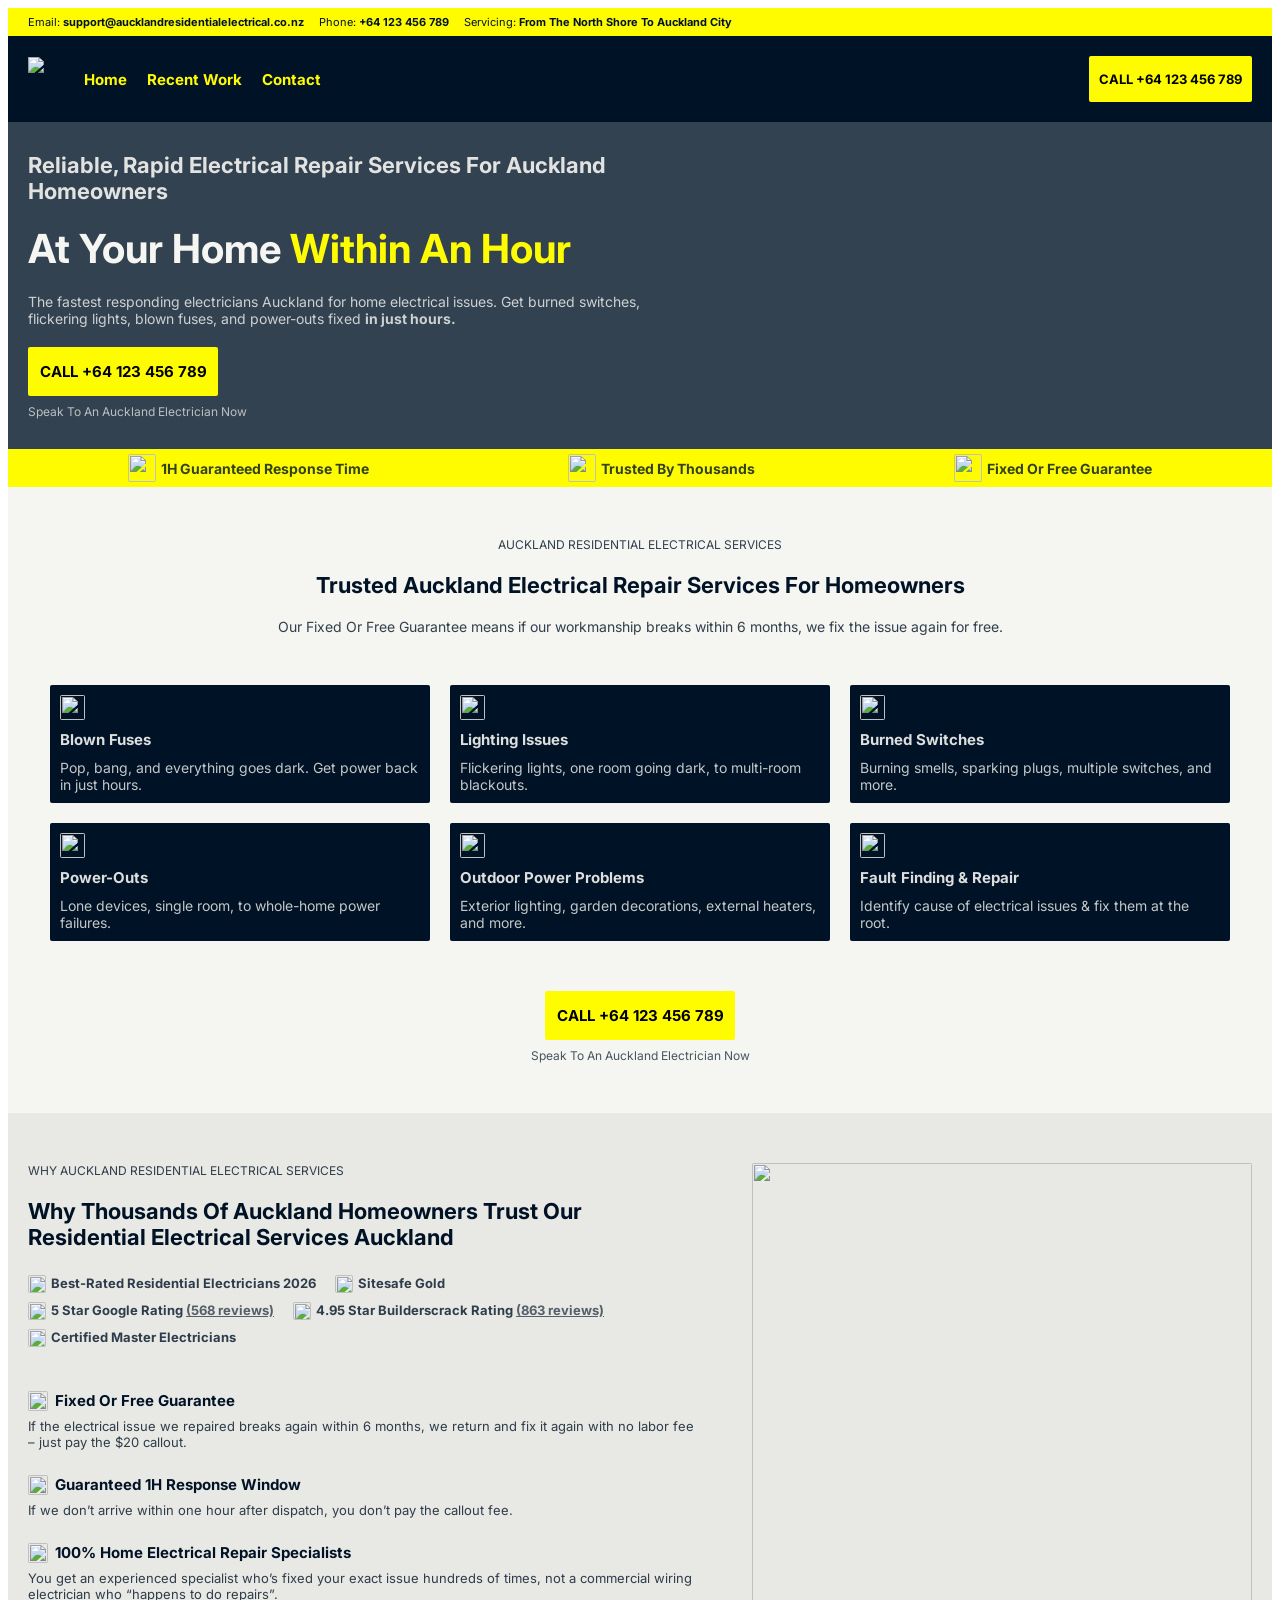
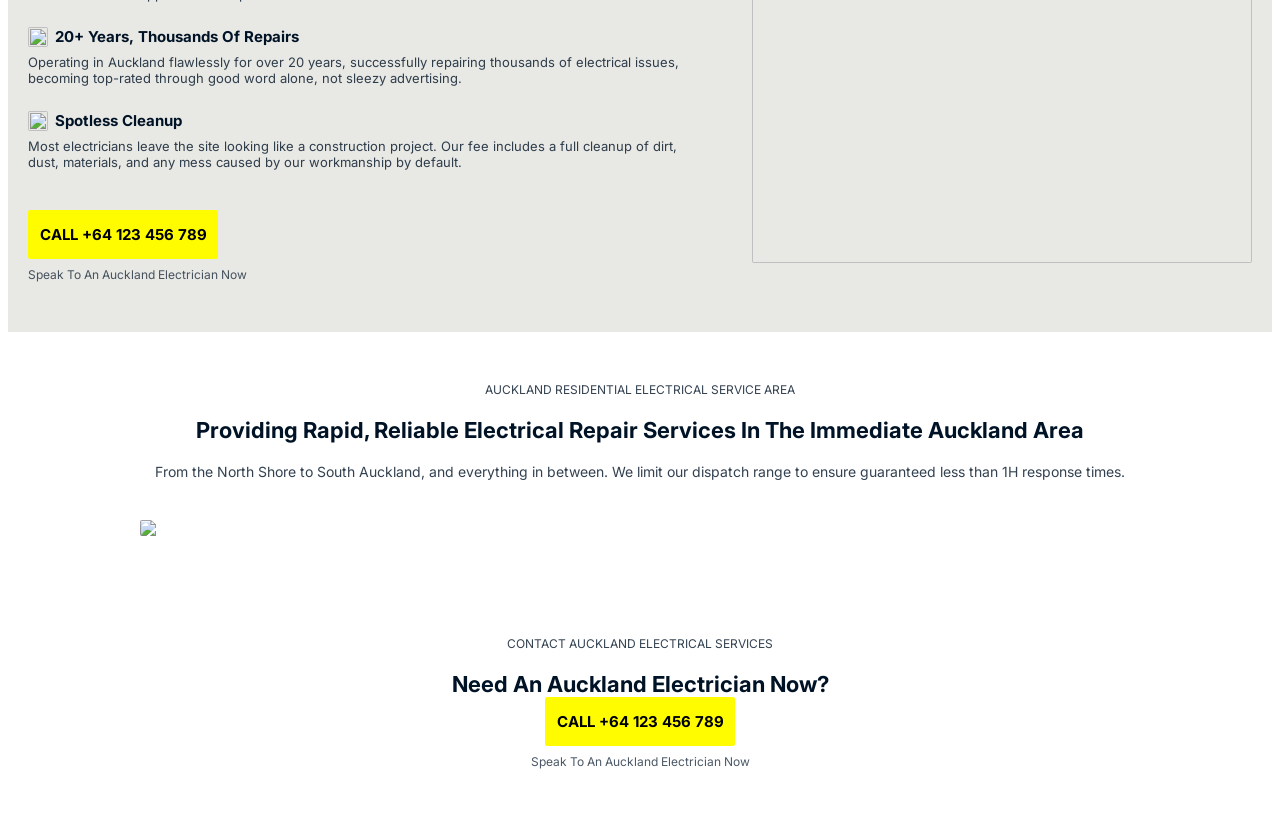
==== commit 3a17857b: "HTML upload for contact section" ====
--- a/index.html
+++ b/index.html
@@ -340,6 +340,21 @@
 
                 <img class="home-service-area-section-service-area-map" src="C:\Users\23173\OneDrive - Long Bay College\DTS Project 3\Code\HTML\Images\Electrician Auckland Service Area Map.png"> <!--SERVICE AREA MAP-->
 
+            </div>
+
+        </section>
+
+        <section class="home-contact-section">
+
+            <div class="home-contact-section-content-container"> <!--FLEX CONTAINER SEPERATES CONTENT VERTICALLY-->
+
+                <div class="section-text-elements-container" style="align-items: center;"> <!--FLEX CONTAINER SEPERATES TEXT ELEMENTS VERTICALLY-->
+
+                    <h3>CONTACT AUCKLAND ELECTRICAL SERVICES</h3>
+                    <h2>Need An Auckland Electrician Now?</h2>
+
+                </div>
+
                 <div class="cta-elements-container" style="align-items: center;"> <!--CONTAINS CTA BUTTON + UNDER TEXT-->
                     <button class="cta-button">CALL <strong>+64 123 456 789</strong></button>
                     <p class="cta-button-under-text">Speak To An Auckland Electrician Now</p>
@@ -349,7 +364,6 @@
 
         </section>
 
-        <section class="home-contact-section"></section>
         <footer></footer>
 
     </body>
--- a/styles.css
+++ b/styles.css
@@ -427,7 +427,7 @@
 .home-why-us-section-why-us-bullets-container {
     display: flex;
     flex-direction: column;
-    gap: 15px;
+    gap: 25px;
 }
 
 .home-why-us-section-why-us-bullet {
@@ -469,9 +469,27 @@
     display: inline-block;
 
     width: 500px;
-    height: 650px;
-    object-fit: cover;
-
-    border: none;
-    border-radius: 2px;
-}
+    height: 700px;
+    object-fit: cover;
+
+    border: none;
+    border-radius: 2px;
+}
+
+/* SERVICE AREA SECTION */
+
+.home-service-area-section-content-container {
+    display: flex;
+    flex-direction: column;
+    gap: 40px;
+
+    align-items: center;
+}
+
+.home-service-area-section-service-area-map {
+    width: 1000px;
+    object-fit: cover;
+
+    border: none;
+    border-radius: 2px;
+}
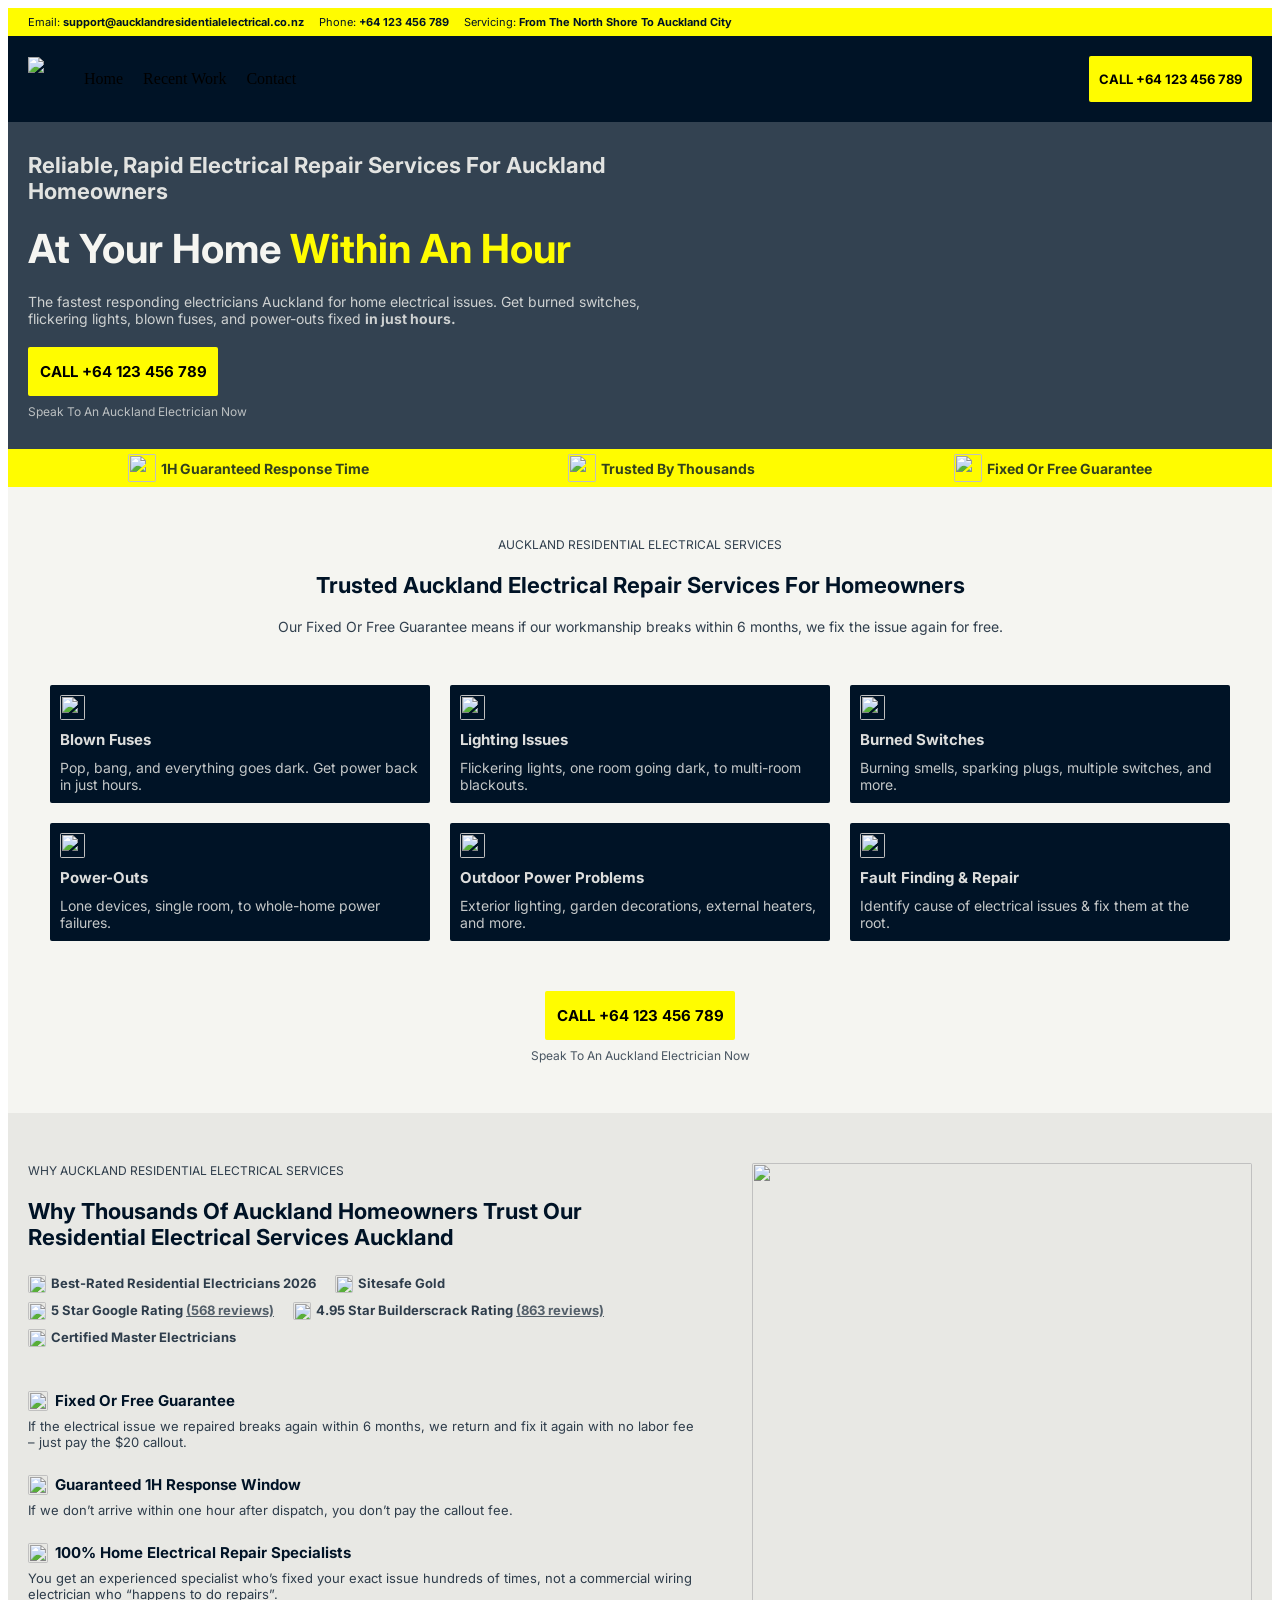
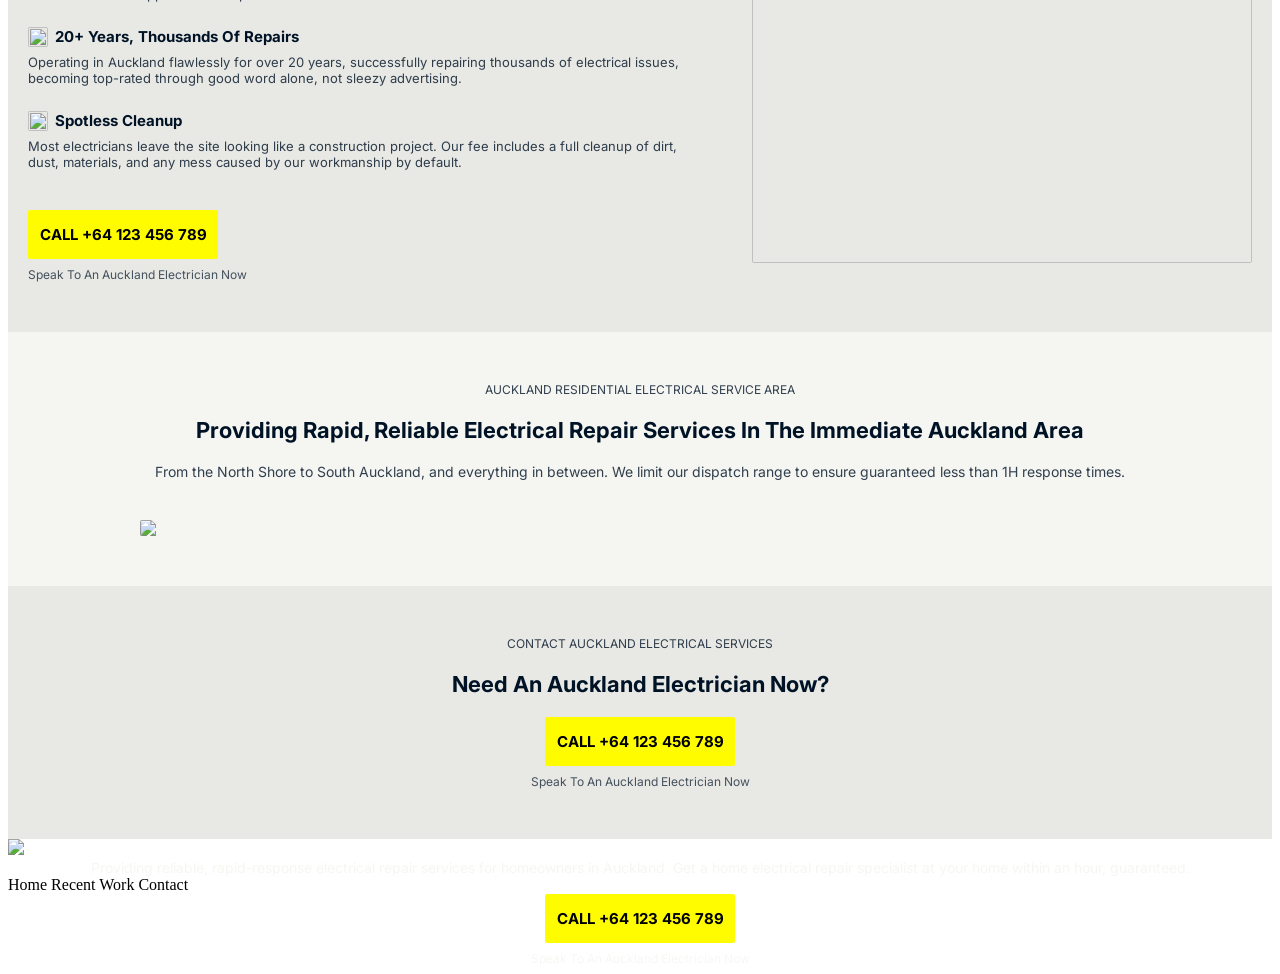
==== commit 71083afc: "HTML upload for footer" ====
--- a/index.html
+++ b/index.html
@@ -45,9 +45,9 @@
 
                 <div class="home-header-navigation-bar"> <!--HOLDS NAVIGATION ITEMS IN A FLEX CONTAINER-->
 
-                    <a class="home-header-navigation-page-button">Home</a>
-                    <a class="home-header-navigation-page-button">Recent Work</a>
-                    <a class="home-header-navigation-page-button">Contact</a>
+                    <a class="navigation-page-button">Home</a>
+                    <a class="navigation-page-button">Recent Work</a>
+                    <a class="navigation-page-button">Contact</a>
 
                 </div>
 
@@ -364,7 +364,29 @@
 
         </section>
 
-        <footer></footer>
+        <footer>
+
+            <div class="footer-content-container">
+
+                <img class="footer-logo-image" src="C:\Users\23173\OneDrive - Long Bay College\DTS Project 3\Code\HTML\Images\Auckland_Residential_Electrical_Logo_Small.jpg">
+                <p style="color: #f5f5f1; text-align: center;">Providing reliable, rapid-response electrical repair services for homeowners in Auckland. Get a home electrical repair specialist at your home within an hour, guaranteed.</p>
+               
+                <div class="footer-navigation-bar">
+
+                    <a class="navigation-page-button">Home</a>
+                    <a class="navigation-page-button">Recent Work</a>
+                    <a class="navigation-page-button">Contact</a>
+
+                </div>
+
+                <div class="cta-elements-container" style="align-items: center;"> <!--CONTAINS CTA BUTTON + UNDER TEXT-->
+                    <button class="cta-button">CALL <strong>+64 123 456 789</strong></button>
+                    <p class="cta-button-under-text" style="color: #f5f5f1;">Speak To An Auckland Electrician Now</p>
+                </div>
+
+            </div>
+
+        </footer>
 
     </body>
 
--- a/styles.css
+++ b/styles.css
@@ -478,6 +478,10 @@
 
 /* SERVICE AREA SECTION */
 
+.home-service-area-section {
+    background-color: #f5f5f1;
+}
+
 .home-service-area-section-content-container {
     display: flex;
     flex-direction: column;
@@ -493,3 +497,17 @@
     border: none;
     border-radius: 2px;
 }
+
+/* CONTACT SECTION */
+
+.home-contact-section {
+    background-color: #e8e8e4;
+}
+
+.home-contact-section-content-container {
+    display: flex;
+    flex-direction: column;
+    gap: 20px;
+    
+    align-items: center;
+}
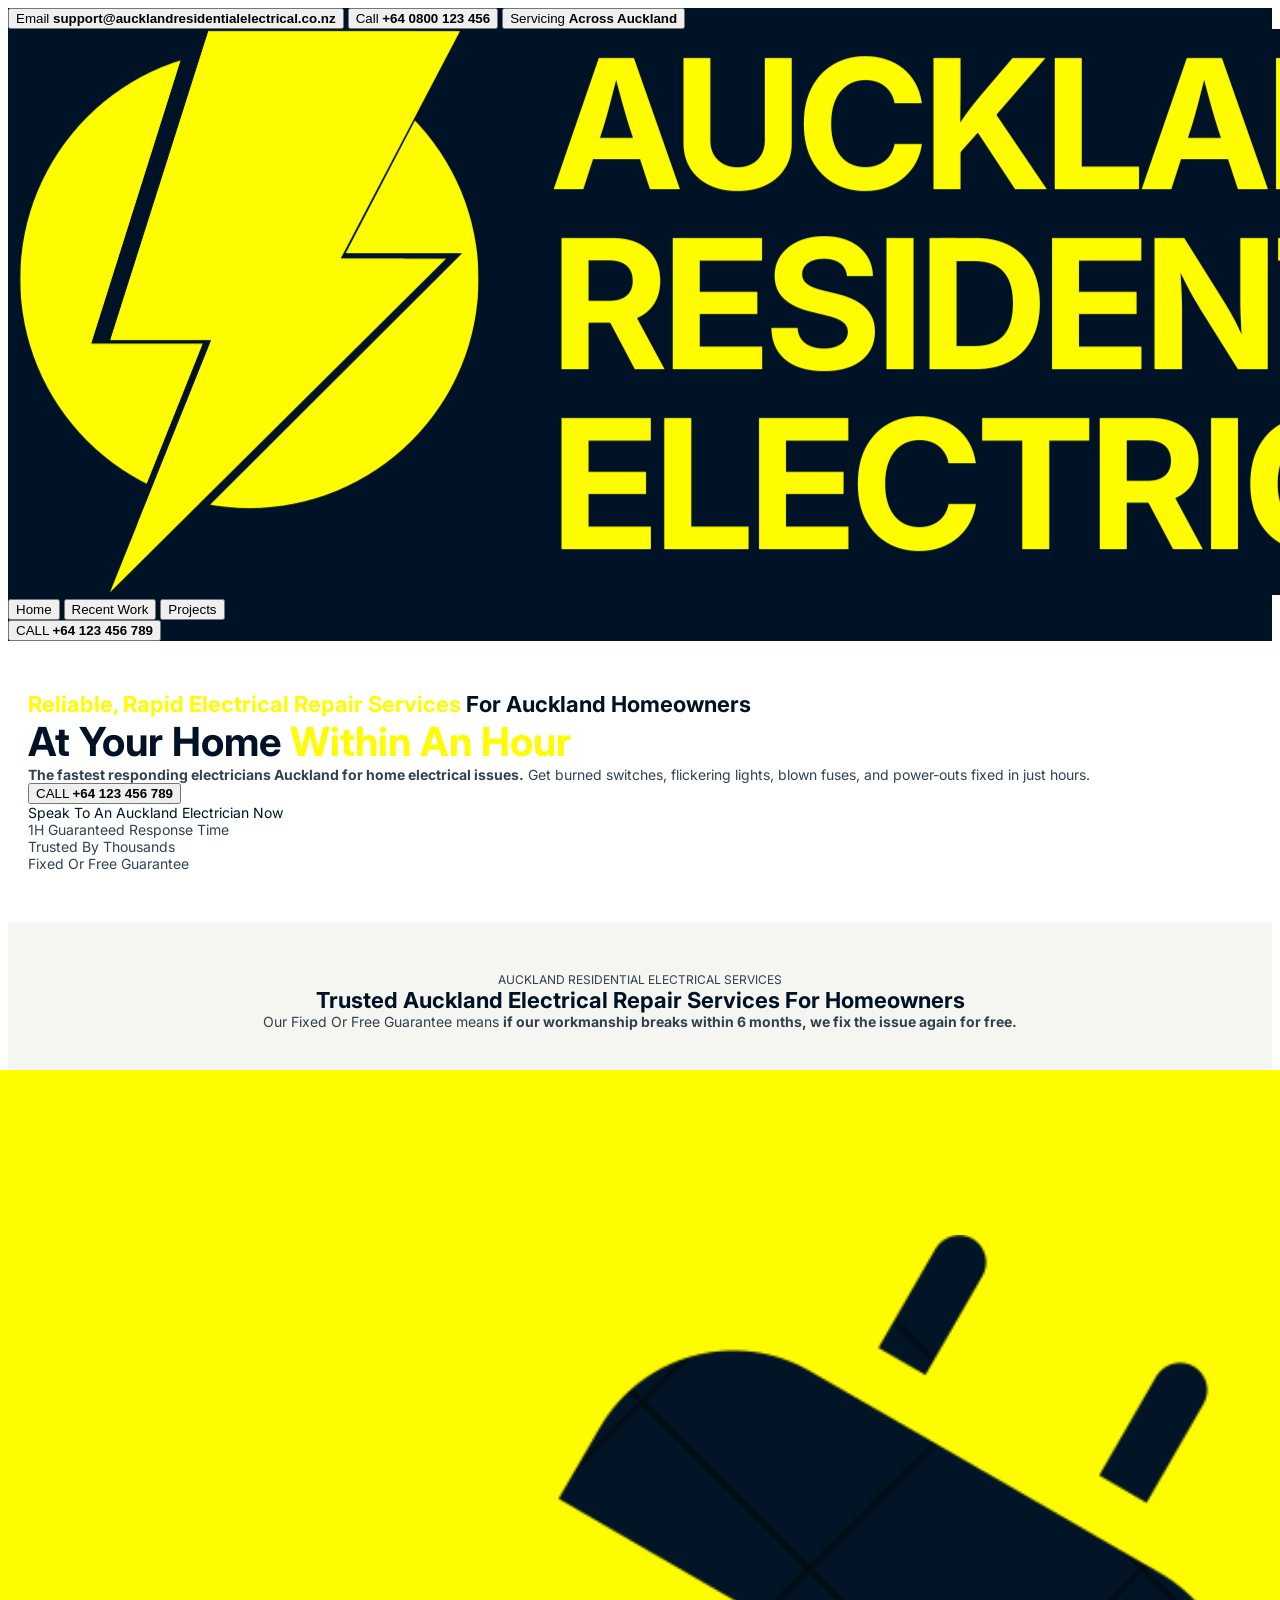
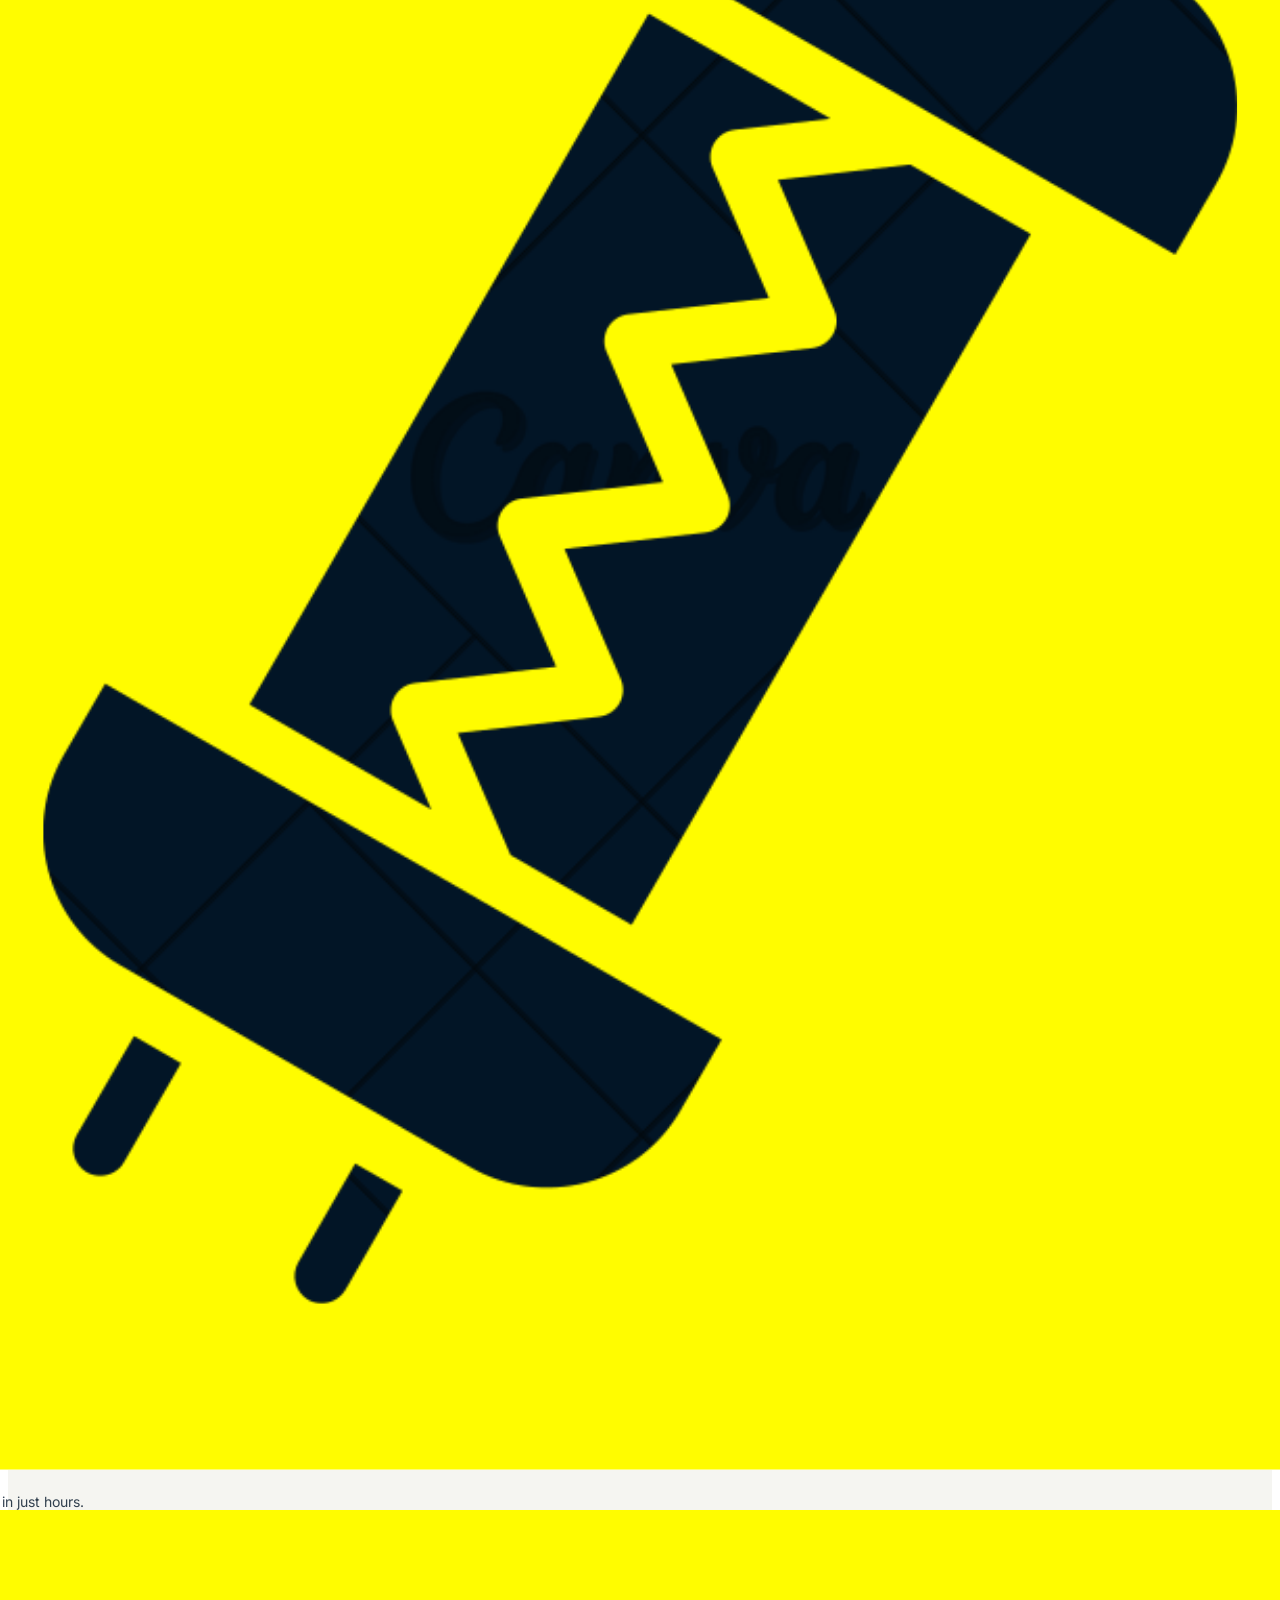
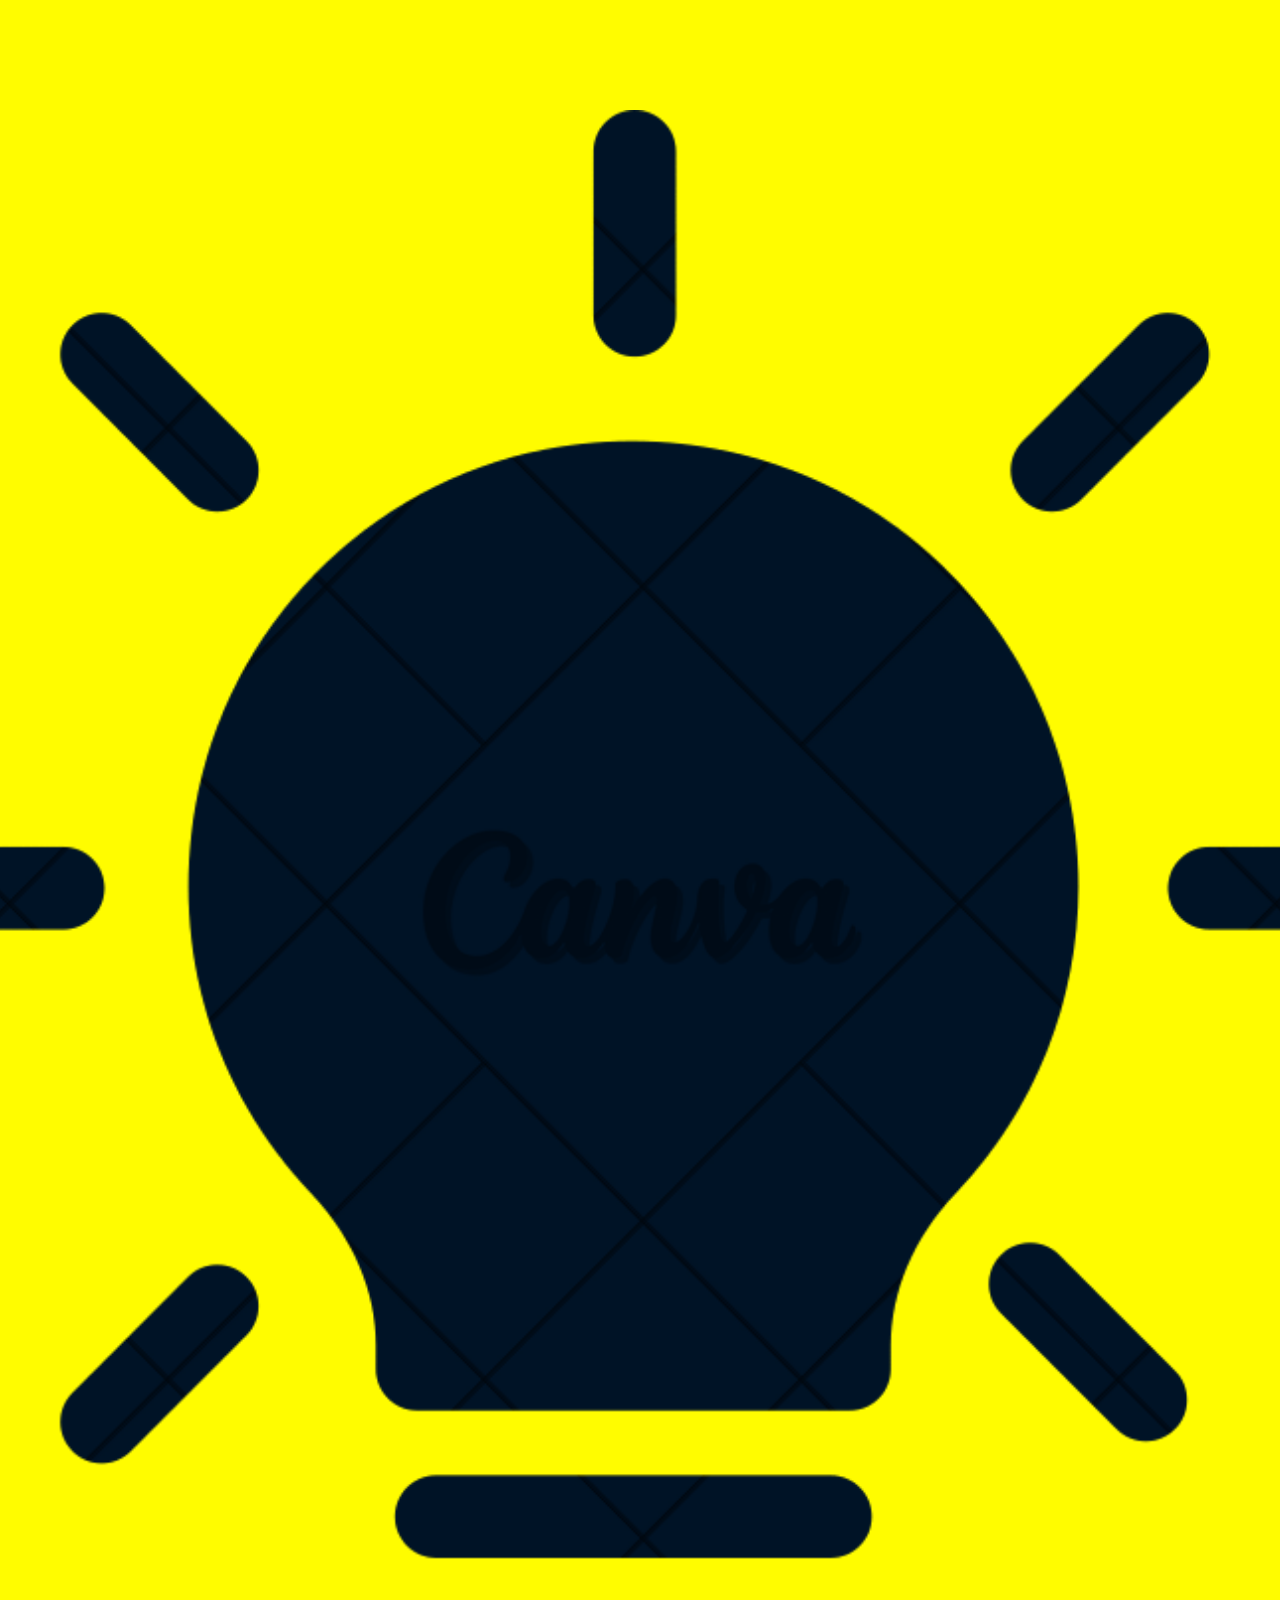
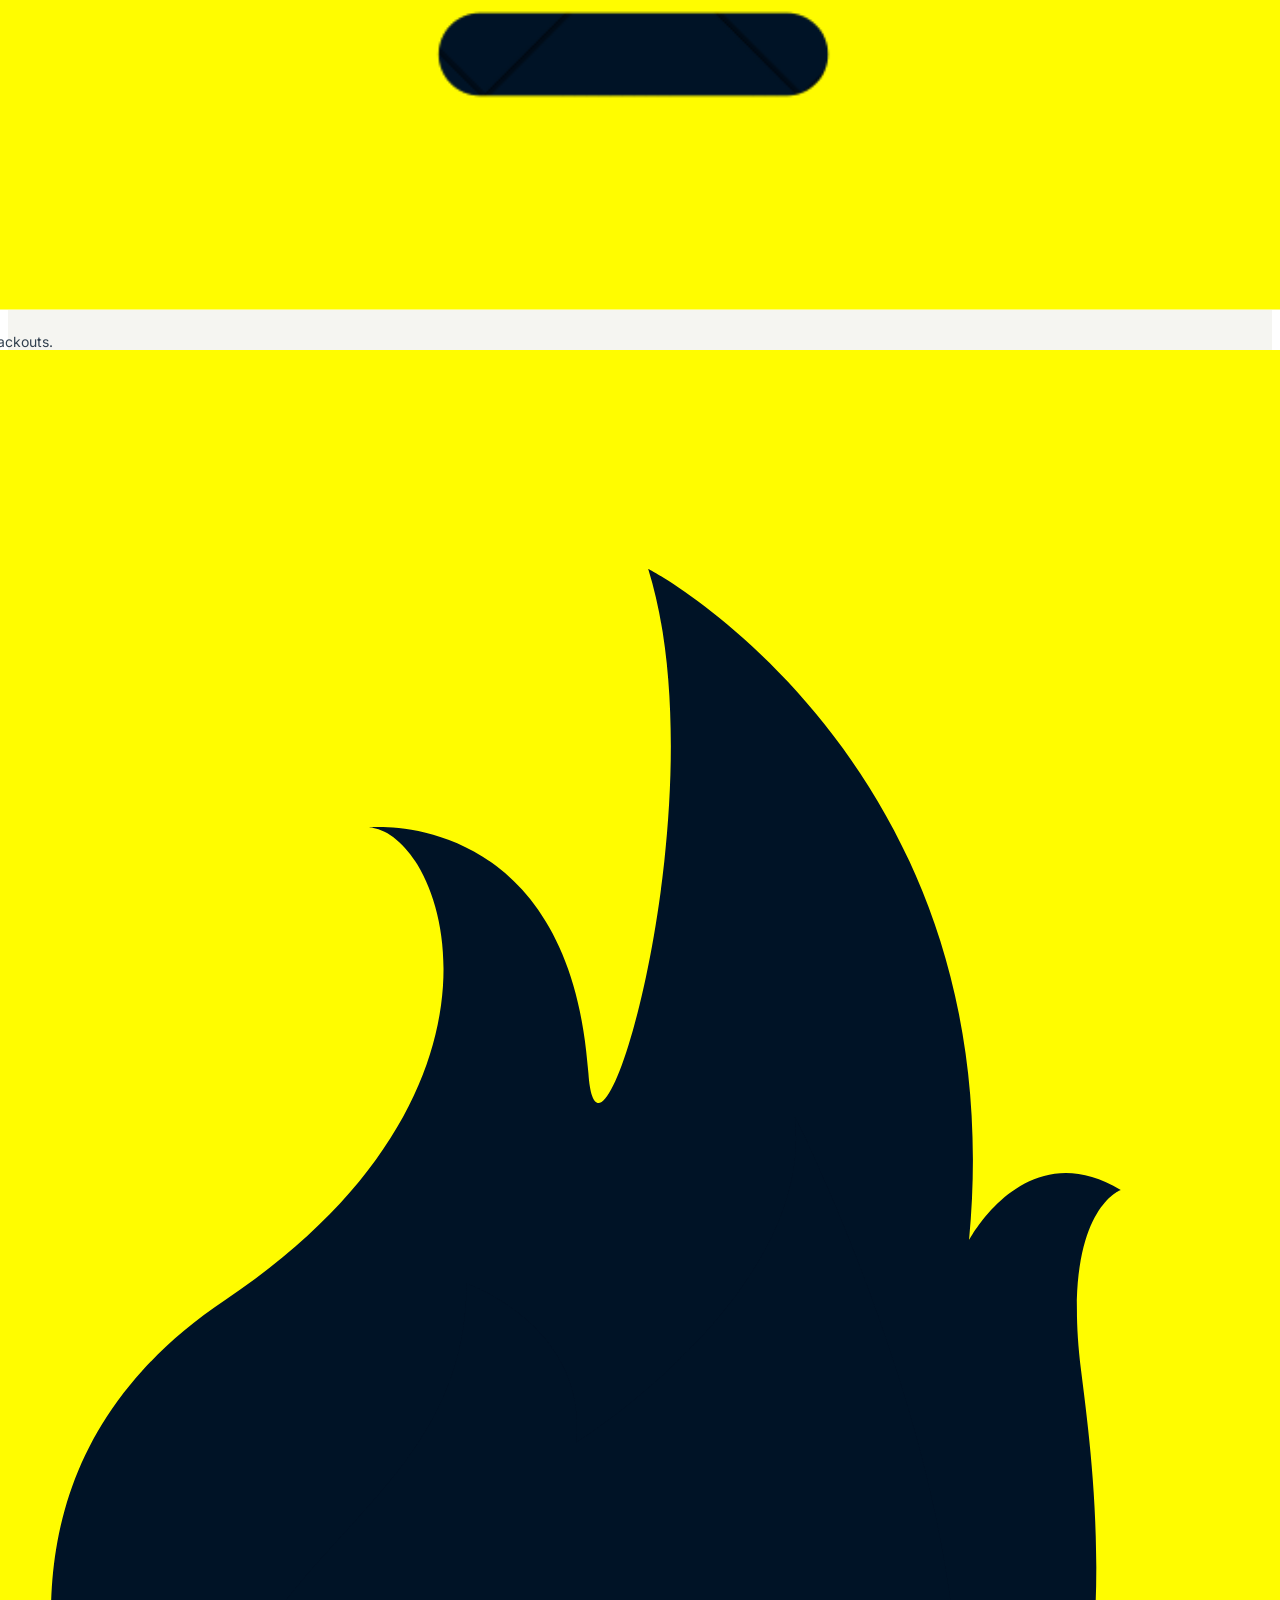
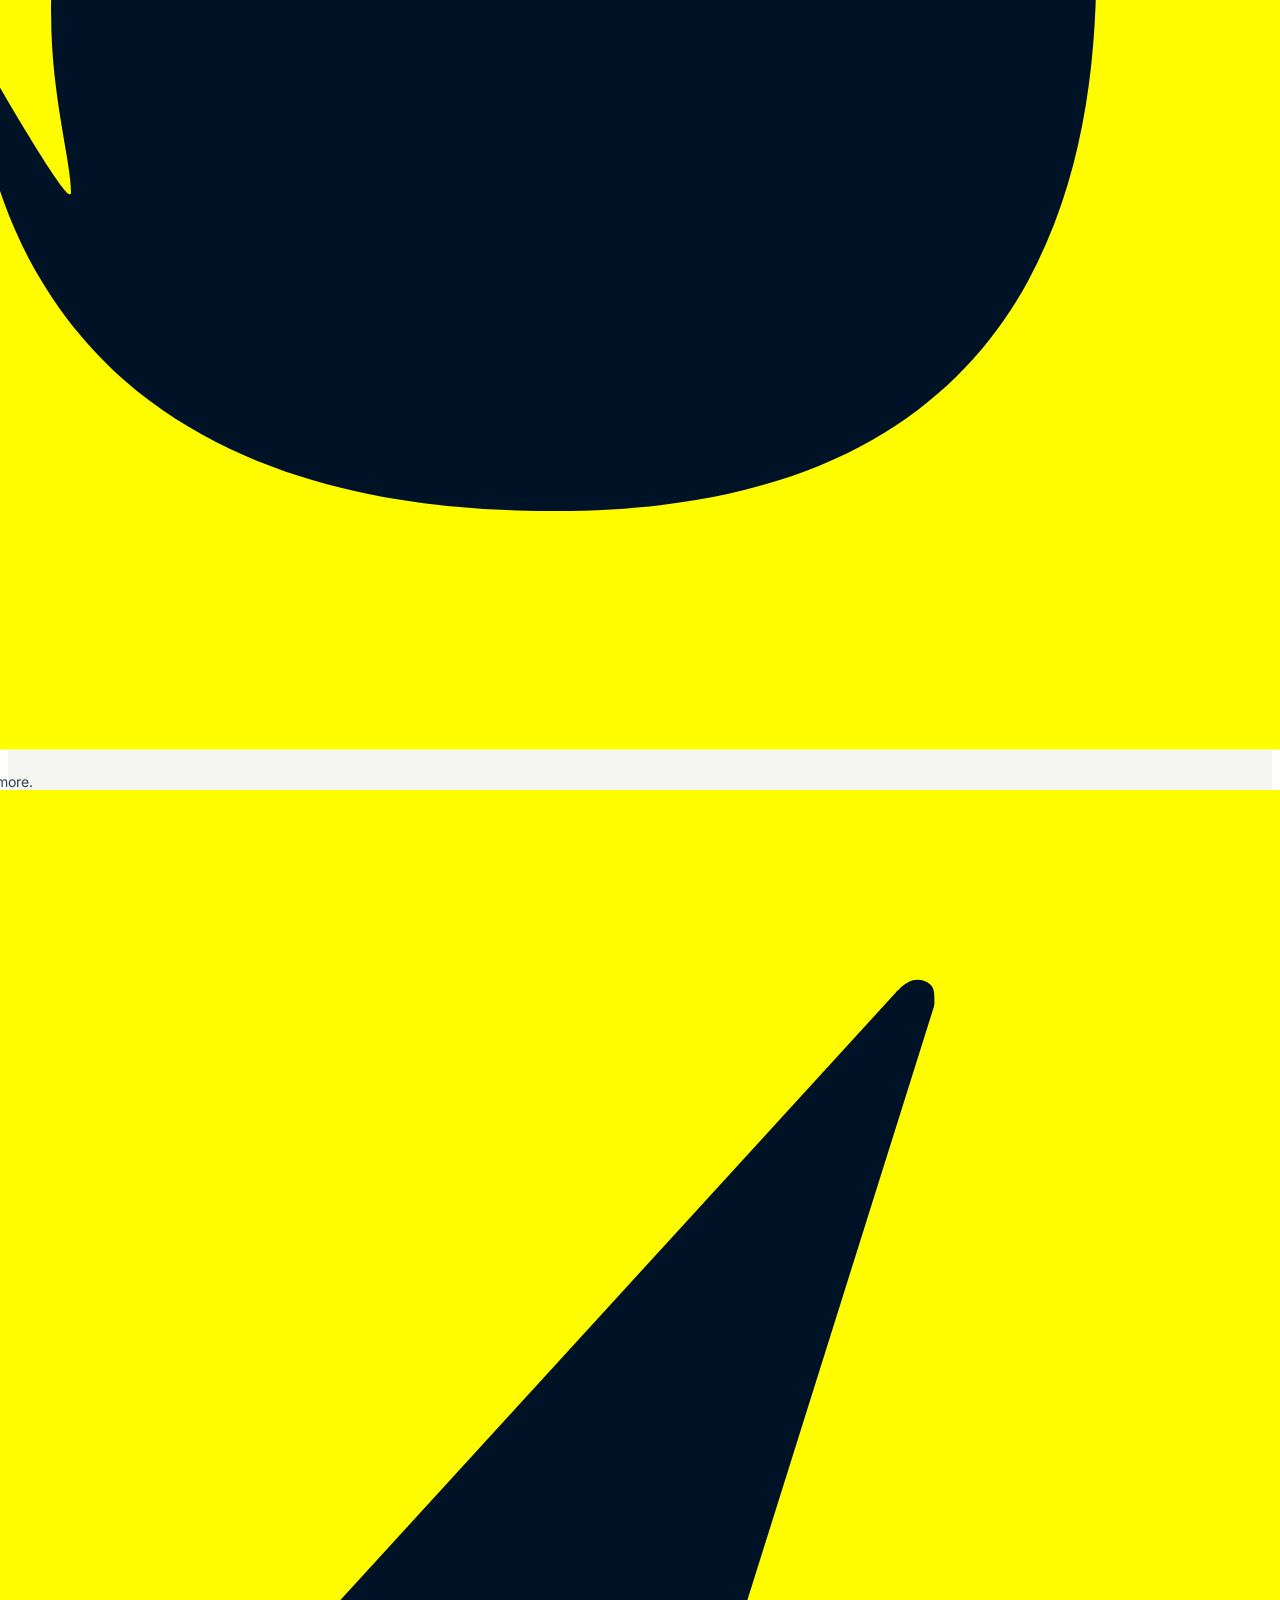
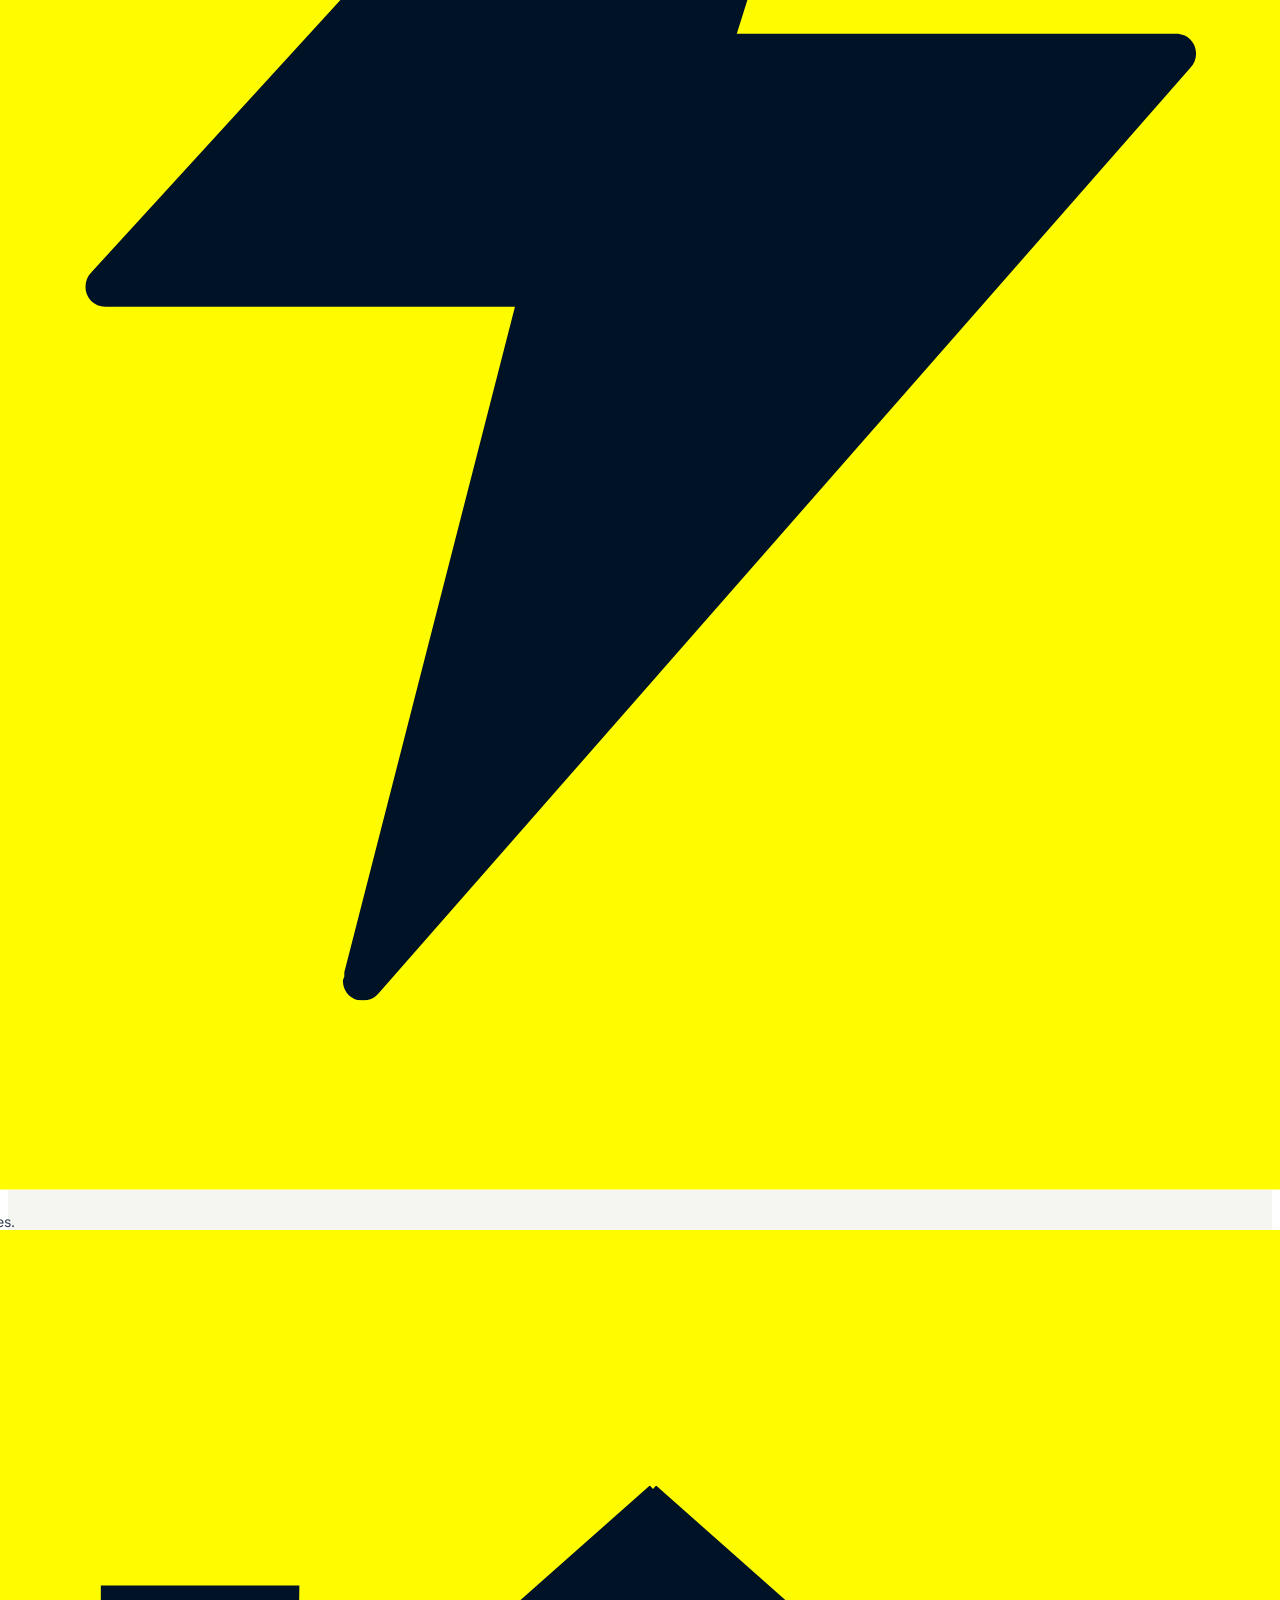
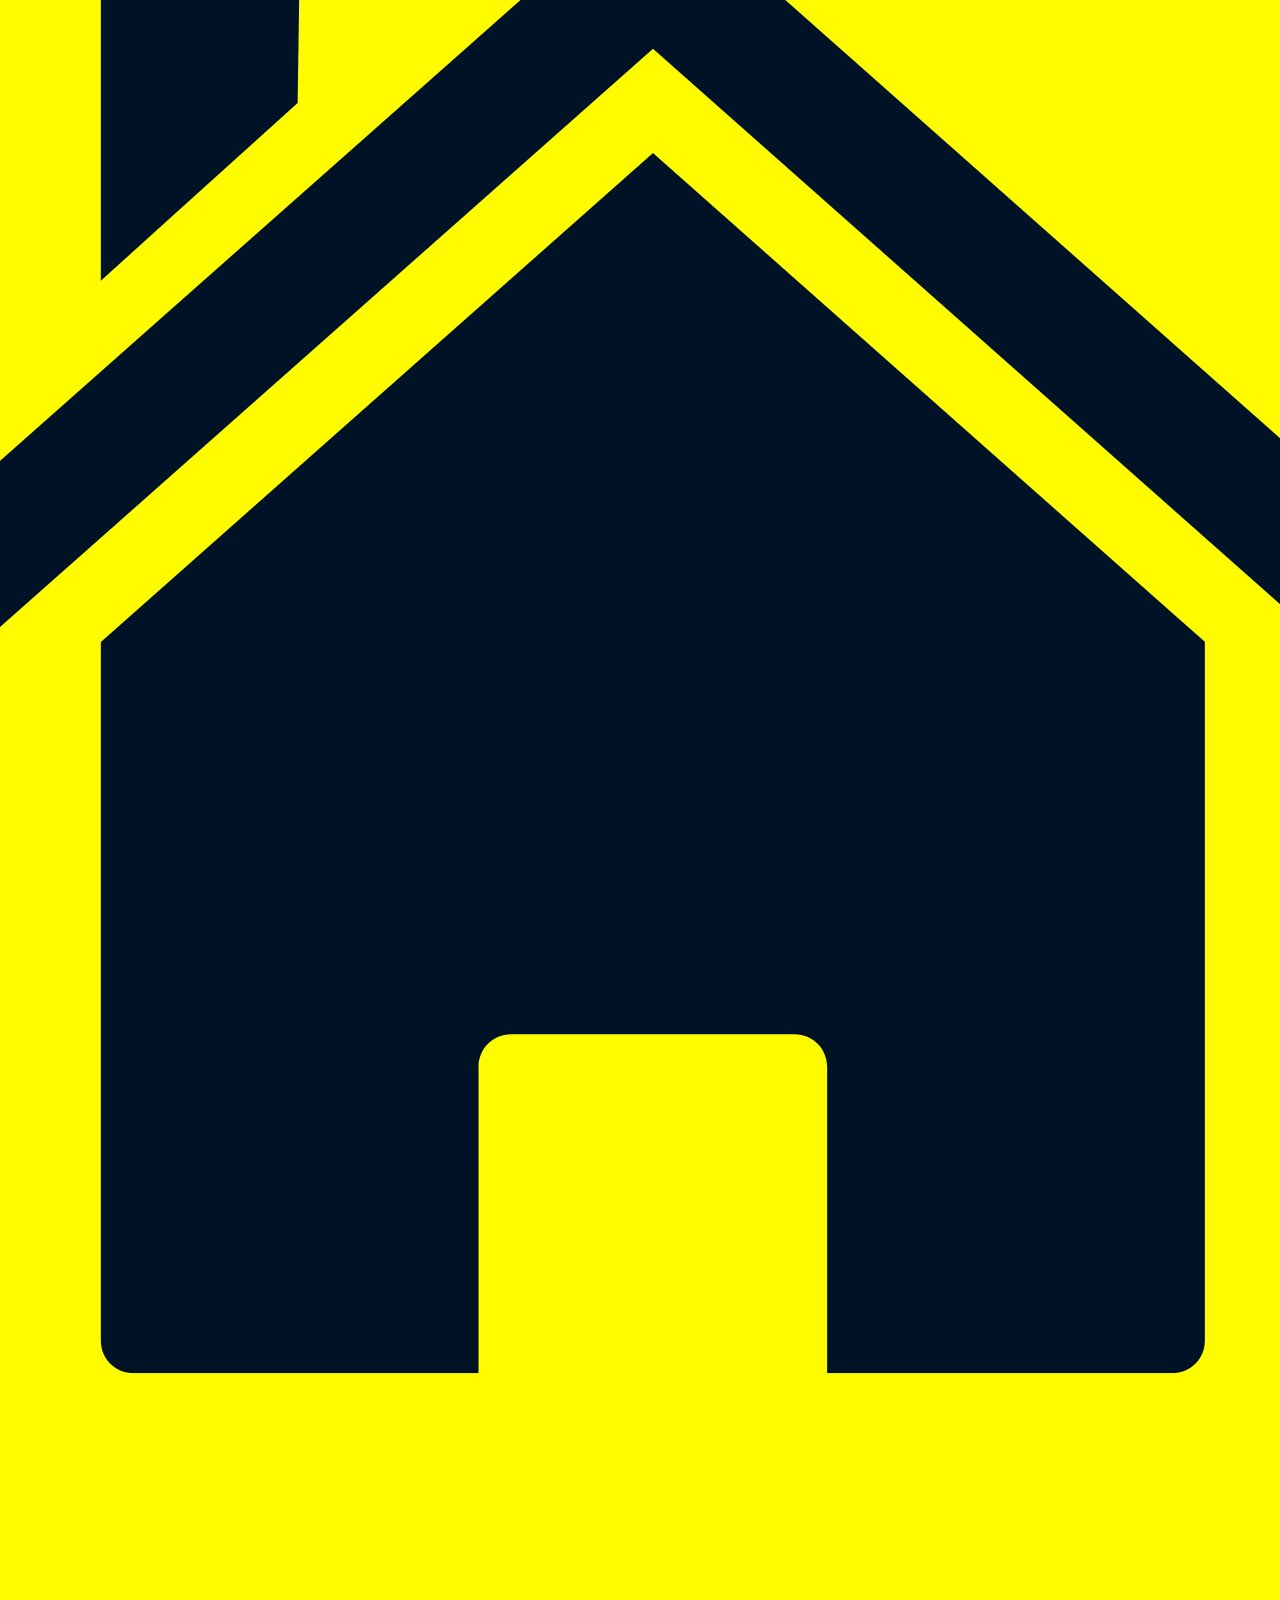
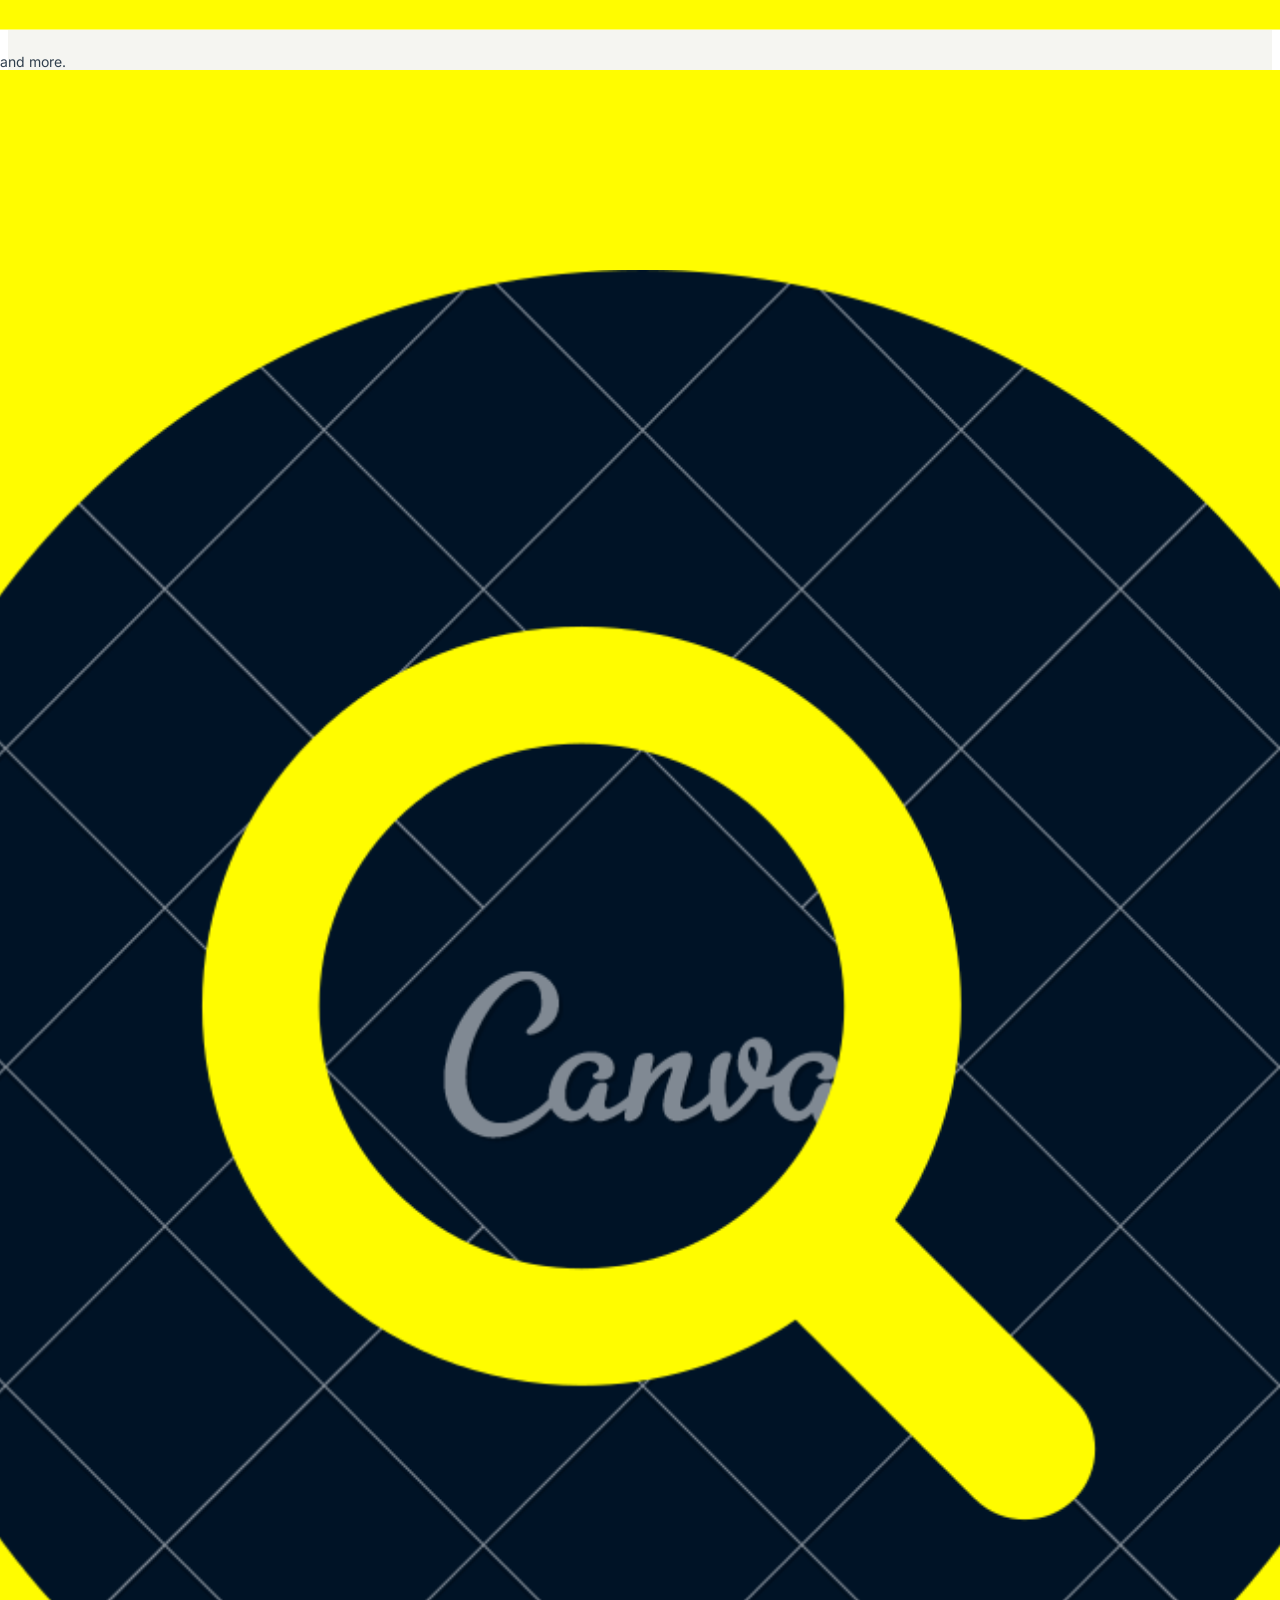
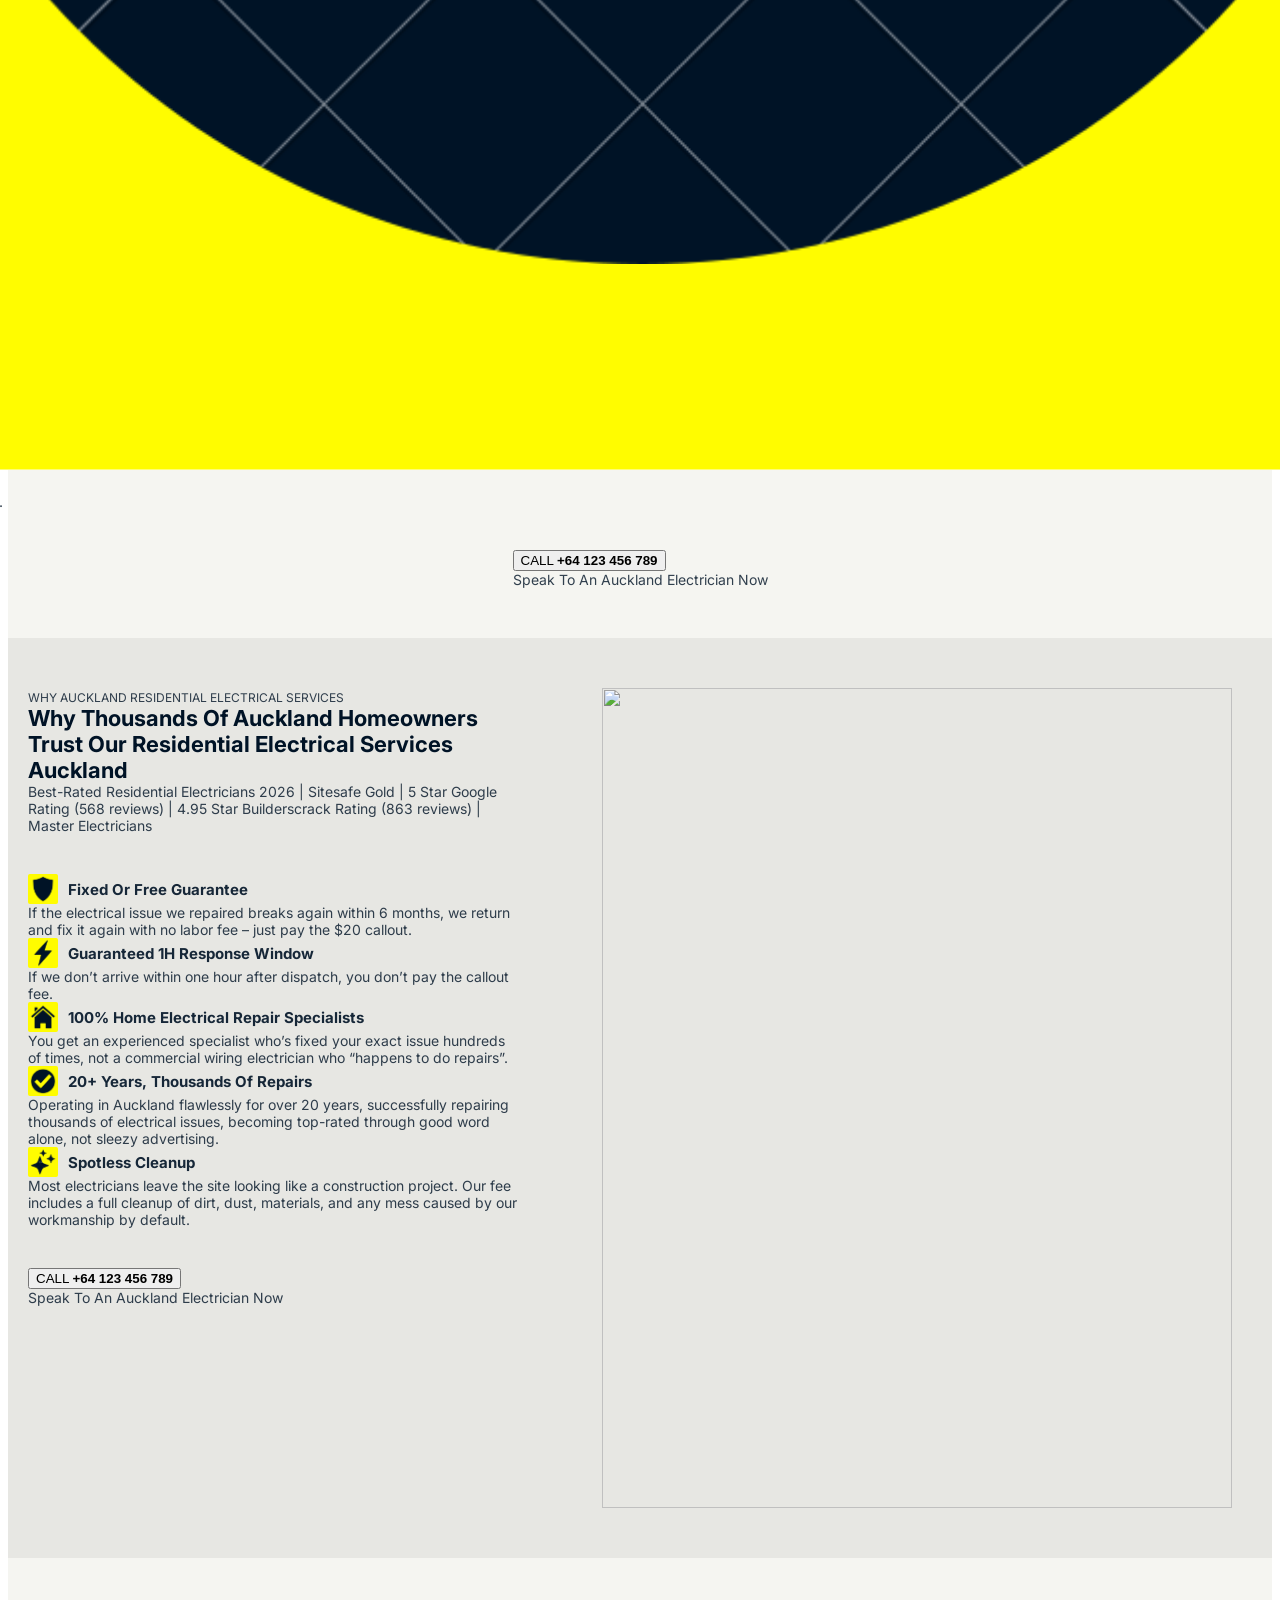
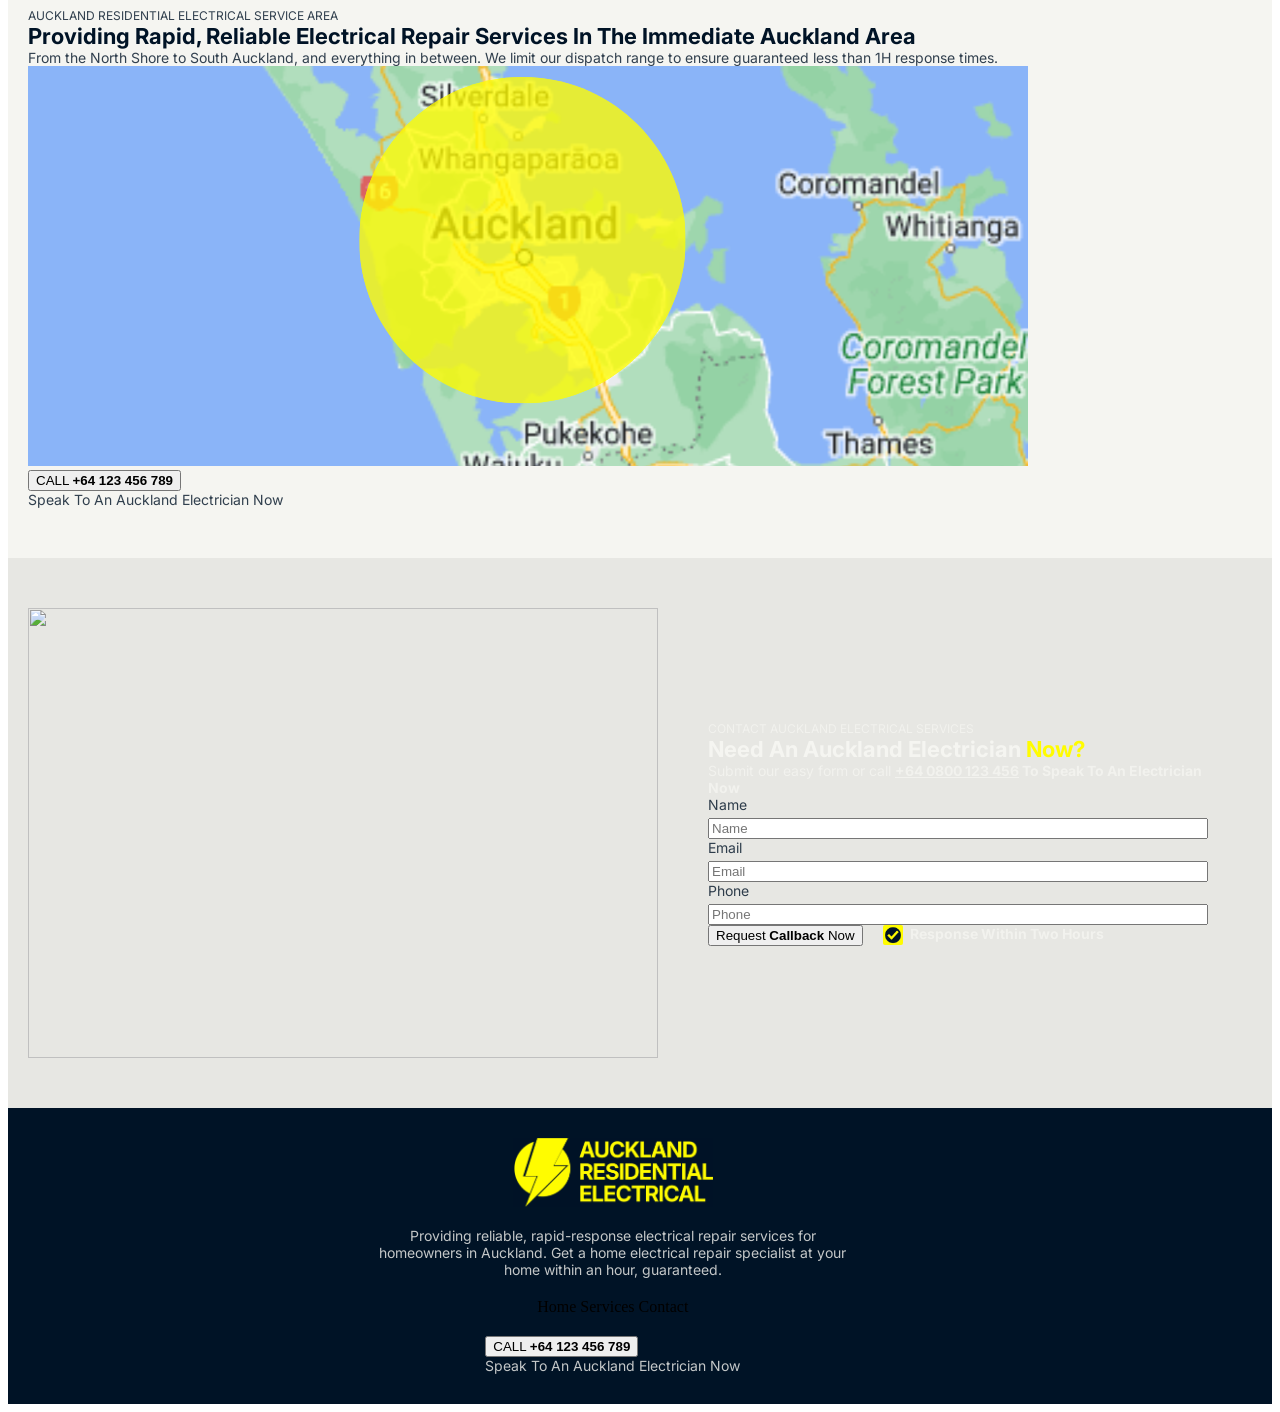
==== commit 0c2cdf7b: "Working file links" ====
--- a/index.html
+++ b/index.html
@@ -1,393 +1,388 @@
 <!DOCTYPE html>
 
-<html>
-
-    <head>
-
-        <!--META DATA-->
-
-        <title>Rapid-Response Home Electrical Repair Specialists | Auckland Residential Electrical</title>
-        <meta name="description" content="Providing reliable, rapid-response electrical repair services for Auckland homes. Get a home electrical repair specialist on site within an hour, guaranteed.">
-        
-        <!--FONT CONNECTION-->
-
-        <link rel="preconnect" href="https://fonts.googleapis.com">
-        <link rel="preconnect" href="https://fonts.gstatic.com" crossorigin>
-        <link href="https://fonts.googleapis.com/css2?family=Inter:ital,opsz,wght@0,14..32,100..900;1,14..32,100..900&display=swap" rel="stylesheet">
-        
-        <!--STYLESHEET CONNECTION-->
-
-        <link rel="stylesheet" href="styles.css">
-
-    </head>
-    
-    <body>
-
-        <header>
-
-            <!--YELLOW TOP BAR-->
-
-            <div class="home-header-yellow-top-bar">
-
-                <div class="home-header-yellow-top-bar-elements-container"> <!--HOLDS EMAIL, PHONE, & SERVICE AREA ELEMENTS IN A FLEX CONTAINER-->
-
-                    <a class="home-header-yellow-top-bar-links">Email: <strong>support@aucklandresidentialelectrical.co.nz</strong></a>
-                    <a class="home-header-yellow-top-bar-links">Phone: <strong>+64 123 456 789</strong></a>
-                    <a class="home-header-yellow-top-bar-links">Servicing: <strong>From The North Shore To Auckland City</strong></a> <!--LINKS TO A GOOGLE MAPS PROFILE-->
-                    
-                </div>
-
-            </div>
-
-            <div class="home-main-header-content-container"> <!--HOLDS MAIN HEADER ELEMENTS IN A CONTAINER-->
-
-                <img class="home-header-logo-image" src="C:\Users\23173\OneDrive - Long Bay College\DTS Project 3\Code\HTML\Images\Auckland_Residential_Electrical_Logo_Small.jpg">
-
-                <div class="home-header-navigation-bar"> <!--HOLDS NAVIGATION ITEMS IN A FLEX CONTAINER-->
-
-                    <a class="navigation-page-button">Home</a>
-                    <a class="navigation-page-button">Recent Work</a>
-                    <a class="navigation-page-button">Contact</a>
-
-                </div>
-
-                <button class="home-main-header-cta-button">CALL <strong>+64 123 456 789</strong></button>
-
-            </div>
-            
-        </header>
-        
-        <section class="home-hero-section">
-
-            <div class="home-hero-section-bg-image-darkener-div"> <!--DARKENS THE BG IMAGE USING A SEMI-TRANSPARENT BACKGROUND CONTAINER-->
-
-                <div class="home-hero-section-content-container"> <!--HOLDS TEXT & BUTTON ELEMENTS IN FLEX CONTAINER-->
-
-                    <h2 class="home-hero-section-h2">Reliable, Rapid Electrical Repair Services For Auckland Homeowners</h2>
-                    <h1 class="home-hero-section-h1">At Your Home <span style="color: #fffc00;">Within An Hour</span></h1>
-                    <p class="home-hero-section-p">The fastest responding electricians Auckland for home electrical issues. Get burned switches, flickering lights, blown fuses, and power-outs fixed <strong>in just hours.</strong></p>
-
-                    <div class="cta-elements-container"> <!--CONTAINS CTA BUTTON + UNDER TEXT-->
-                        <button class="cta-button">CALL <strong>+64 123 456 789</strong></button>
-                        <p class="cta-button-under-text" style="color: #f5f5f1;">Speak To An Auckland Electrician Now</p>
-                    </div>
-
-                </div>
-
-            </div>
-
-            <div class="home-hero-section-yellow-bottom-bar"> <!--THE YELLOW BAR AT BOTTOM OF HERO; FLEX CONTAINER FOR BULLETS-->
-
-                <div class="home-hero-section-yellow-bottom-bar-group-container"> <!--HOLDS ICON & BENEFIT BULLET-->
-                    <img class="home-hero-section-yellow-bottom-bar-icon-image" src="C:\Users\23173\OneDrive - Long Bay College\DTS Project 3\Code\HTML\Images\Auckland Electrician 1H Response Time Icon.png">
-                    <p class="home-hero-section-yellow-bottom-bar-benefit-bullet">1H Guaranteed Response Time</p>
-                </div>
-
-                <div class="home-hero-section-yellow-bottom-bar-group-container"> <!--HOLDS ICON & BENEFIT BULLET-->
-                    <img class="home-hero-section-yellow-bottom-bar-icon-image" src="C:\Users\23173\OneDrive - Long Bay College\DTS Project 3\Code\HTML\Images\Auckland Electrical Services Trusted By Thousands Icon.png">
-                    <p class="home-hero-section-yellow-bottom-bar-benefit-bullet">Trusted By Thousands</p>
-                </div>
-
-                <div class="home-hero-section-yellow-bottom-bar-group-container"> <!--HOLDS ICON & BENEFIT BULLET-->
-                    <img class="home-hero-section-yellow-bottom-bar-icon-image" src="C:\Users\23173\OneDrive - Long Bay College\DTS Project 3\Code\HTML\Images\Electrician Auckland Service Guarantee Icon.png">
-                    <p class="home-hero-section-yellow-bottom-bar-benefit-bullet">Fixed Or Free Guarantee</p>
-                </div>
-
-            </div>
-
-        </section>
-
-        <section class="home-services-section">
-
-            <div class="home-services-section-content-container"> <!--FLEX CONTAINER SPREADS TEXT CONTAINER, CARD REPEATER, & BUTTON CTA VERTICALLY-->
-
-                <div class="section-text-elements-container" style="align-items: center;"> <!--FLEX CONTAINER SPREADS HEADERS & P TEXT VERTICALLY-->
-
-                    <h3>AUCKLAND RESIDENTIAL ELECTRICAL SERVICES</h3>
-                    <h2>Trusted Auckland Electrical Repair Services For Homeowners</h2>
-                    <p>Our Fixed Or Free Guarantee means if our workmanship breaks within 6 months, we fix the issue again for free.</p>
-
-                </div>
-
-                <div class="home-services-section-service-card-grid"> <!--CREATES REPEATER FOR SERVICE CARDS-->
-
-                    <div class="home-services-section-service-card"> <!--CREATES INDIVIDUAL SERVICE CARD; SPREADS ELEMENTS VERTICALLY-->
-
-                        <img class="home-services-section-service-card-icon-image" src="C:\Users\23173\OneDrive - Long Bay College\DTS Project 3\Code\HTML\Images\Electrician Auckland Blown Fuse Repair Services Auckland Icon.png">
-                        <h4 class="home-services-section-service-card-header">Blown Fuses</h4>
-                        <p class="home-services-section-service-card-p-text">Pop, bang, and everything goes dark. Get power back in just hours.</p>
-
-                    </div>
-
-                    <div class="home-services-section-service-card"> <!--CREATES INDIVIDUAL SERVICE CARD; SPREADS ELEMENTS VERTICALLY-->
-
-                        <img class="home-services-section-service-card-icon-image" src="C:\Users\23173\OneDrive - Long Bay College\DTS Project 3\Code\HTML\Images\Electrician Auckland Lighting Issues Repair Services Auckland Icon.png">
-                        <h4 class="home-services-section-service-card-header">Lighting Issues</h4>
-                        <p class="home-services-section-service-card-p-text">Flickering lights, one room going dark, to multi-room blackouts.</p>
-
-                    </div>
-
-                    <div class="home-services-section-service-card"> <!--CREATES INDIVIDUAL SERVICE CARD; SPREADS ELEMENTS VERTICALLY-->
-
-                        <img class="home-services-section-service-card-icon-image" src="C:\Users\23173\OneDrive - Long Bay College\DTS Project 3\Code\HTML\Images\Electrician Auckland Burned Switches Repair Services Auckland Icon.png">
-                        <h4 class="home-services-section-service-card-header">Burned Switches</h4>
-                        <p class="home-services-section-service-card-p-text">Burning smells, sparking plugs, multiple switches, and more.</p>
-
-                    </div>
-
-                    <div class="home-services-section-service-card"> <!--CREATES INDIVIDUAL SERVICE CARD; SPREADS ELEMENTS VERTICALLY-->
-
-                        <img class="home-services-section-service-card-icon-image" src="C:\Users\23173\OneDrive - Long Bay College\DTS Project 3\Code\HTML\Images\Electrician Auckland Power Out Repair Services Auckland Icon.png">
-                        <h4 class="home-services-section-service-card-header">Power-Outs</h4>
-                        <p class="home-services-section-service-card-p-text">Lone devices, single room, to whole-home power failures.</p>
-
-                    </div>
-
-                    <div class="home-services-section-service-card"> <!--CREATES INDIVIDUAL SERVICE CARD; SPREADS ELEMENTS VERTICALLY-->
-
-                        <img class="home-services-section-service-card-icon-image" src="C:\Users\23173\OneDrive - Long Bay College\DTS Project 3\Code\HTML\Images\Electrician Auckland Outdoor Power Problems Repair Services Auckland Icon.png">
-                        <h4 class="home-services-section-service-card-header">Outdoor Power Problems</h4>
-                        <p class="home-services-section-service-card-p-text">Exterior lighting, garden decorations, external heaters, and more.</p>
-
-                    </div>
-
-                    <div class="home-services-section-service-card"> <!--CREATES INDIVIDUAL SERVICE CARD; SPREADS ELEMENTS VERTICALLY-->
-
-                        <img class="home-services-section-service-card-icon-image" src="C:\Users\23173\OneDrive - Long Bay College\DTS Project 3\Code\HTML\Images\Electrician Auckland Fault Finding & Repair Services Auckland Icon.png">
-                        <h4 class="home-services-section-service-card-header">Fault Finding & Repair</h4>
-                        <p class="home-services-section-service-card-p-text">Identify cause of electrical issues & fix them at the root.</p>
-
-                    </div>
-
-                </div>
-
-                <div class="cta-elements-container" style="align-items: center;"> <!--CONTAINS CTA BUTTON + UNDER TEXT-->
-                    <button class="cta-button">CALL <strong>+64 123 456 789</strong></button>
-                    <p class="cta-button-under-text">Speak To An Auckland Electrician Now</p>
-                </div>
-
-            </div>
-
-        </section>
-
-        <section class="home-why-us-section">
-
-            <div class="home-why-us-section-column-flex-container"> <!--FLEX CONTAINER SEPERATING CONTENT CONTAINER & IMAGE HORIZONTALLY-->
-
-                <div class="home-why-us-section-content-container"> <!--FLEX CONTAINER SEPERATING TEXT CONTAINER, BENEFIT-BULLET CONTAINER, & CTA BUTTON VERTICALLY-->
-
-                    <div class="section-text-elements-container"> <!--FLEX CONTAINER SEPERATING TEXT ELEMENTS VERTICALLY-->
-
-                        <h3 style="text-align: left;">WHY AUCKLAND RESIDENTIAL ELECTRICAL SERVICES</h3>
-                        <h2>Why Thousands Of Auckland Homeowners Trust Our Residential Electrical Services Auckland</h2>
-                        
-                        <div> <!--CONTAINS TICK ICON + CREDIBILITY TEXT GROUPS-->
-
-                            <div class="home-why-us-section-credibility-bullet-wrapper"> <!--WRAPS CREDIBILIY BULLET TO STYLE FLEX CONTAINER AS INLINE-BLOCK-->
-
-                                <div class="home-why-us-section-credibility-bullet"> <!--TICK ICON + CREDIBILITY BULLET GROUP-->
-
-                                    <img class="home-why-us-section-credibility-bullet-tick-icon" src="C:\Users\23173\OneDrive - Long Bay College\DTS Project 3\Code\HTML\Images\Electrician Auckland Tick Icon.png">
-                                    <p class="home-why-us-section-credibility-bullet-text">Best-Rated Residential Electricians 2026</p>
-
+<head>
+
+    <title>Rapid-Response Home Electrical Repair Specialists | Auckland Residential Electrical</title>
+    <meta name="description" content="Providing reliable, rapid-response electrical repair services for Auckland homes. Get a home electrical repair specialist on site within an hour, guaranteed.">
+    <link rel="stylesheet" href="styles.css">
+    <link rel="preconnect" href="https://fonts.googleapis.com">
+    <link rel="preconnect" href="https://fonts.gstatic.com" crossorigin>
+    <link href="https://fonts.googleapis.com/css2?family=Google+Sans:ital,opsz,wght@0,17..18,400..700;1,17..18,400..700&family=Inter:ital,opsz,wght@0,14..32,100..900;1,14..32,100..900&family=Roboto:ital,wght@0,100..900;1,100..900&display=swap" rel="stylesheet">
+
+</head>
+
+<body>
+
+    <header>
+
+        <!---YELLOW TOP HEADER BAR-->
+
+        <div class="yellow-top-header-bar">
+
+            <div class="yellow-top-header-bar-content-container">
+
+                <button class="yellow-top-header-bar-button" href="___">Email <strong>support@aucklandresidentialelectrical.co.nz</strong></button>
+                <button class="yellow-top-header-bar-button" href="___">Call <strong>+64 0800 123 456</strong></button>
+                <button class="yellow-top-header-bar-button" href="___">Servicing <strong>Across Auckland</strong></button>
+
+            </div>
+
+        </div>
+
+        <!---MAIN HEADER-->
+
+            <div class="header-content-container">
+
+                <img class="logo-image" src="Images/Auckland_Residential_Electrical_Logo_Small.jpg" href="___">
+
+                <div class="navigation-bar-container">
+
+                    <button class="navigation-button">Home</button>
+                    <button class="navigation-button">Recent Work</button>
+                    <button class="navigation-button">Projects</button>
+
+                </div>
+
+                <button class="header-phone-button">CALL <strong>+64 123 456 789</strong></button>
+
+            </div>
+
+    </header>
+
+    <section class="hero-section">
+
+        <div class="hero-content-container">
+
+            <h2 class="hero-h2-text"><span class="hero-h2-text-yellow" style="color: #fffc00;">Reliable, Rapid Electrical Repair Services</span> For Auckland Homeowners</h2>
+            <h1 class="hero-h1-text">At Your Home <span class="hero-h1-text-yellow" style="color: #fffc00;">Within An Hour</span></h1>
+            <p class="hero-p-text"><strong>The fastest responding electricians Auckland for home electrical issues.</strong> Get burned switches, flickering lights, blown fuses, and power-outs fixed in just hours.</p>
+
+            <div class="phone-cta-container">
+                <button class="phone-button">CALL <strong>+64 123 456 789</strong></button>
+                <p class="phone-button-under-text" style="opacity: 1;">Speak To An Auckland Electrician Now</p>
+            </div>
+
+        </div>
+
+        <div class="hero-section-yellow-bottom-bar">
+
+            <div class="hero-section-yellow-bottom-bar-content-container">
+
+                <p class="hero-section-yellow-bottom-bar-benefit-bullet-text">1H Guaranteed Response Time</p>
+                <p class="hero-section-yellow-bottom-bar-benefit-bullet-text">Trusted By Thousands</p>
+                <p class="hero-section-yellow-bottom-bar-benefit-bullet-text">Fixed Or Free Guarantee</p>
+
+            </div>
+
+        </div>
+
+    </section>
+
+    <section style="background-color: #f5f5f1;">
+
+        <div class="home-services-section-content-container">
+
+            <div class="services-section-text-container">
+
+                <h3 style="text-align: center;">AUCKLAND RESIDENTIAL ELECTRICAL SERVICES</h3>
+                <h2 style="text-align: center;">Trusted Auckland Electrical Repair Services For Homeowners</h2>
+                <p style="text-align: center; opacity: 0.8;">Our Fixed Or Free Guarantee means <strong>if our workmanship breaks within 6 months, we fix the issue again for free.</strong></p>
+
+            </div>
+
+            <div class="services-section-grid">
+
+                <div class="services-section-grid-card">
+
+                    <div class="services-section-grid-card-elements-container">
+
+                        <img class="services-section-grid-card-icon" src="Images/blown_fuse_repair_service_auckland_icon.png">
+                        <h4 class="services-section-grid-card-heading">Blown Fuses</h4>
+                        <p class="services-section-grid-card-text">Pop, bang, and everything goes dark. Get power back in just hours.</p>
+
+                    </div>
+                    
+                </div>
+
+                <div class="services-section-grid-card">
+
+                    <div class="services-section-grid-card-elements-container">
+
+                        <img class="services-section-grid-card-icon" src="Images/lighting_repair_service_auckland_icon.png">
+                        <h4 class="services-section-grid-card-heading">Lighting Issues</h4>
+                        <p class="services-section-grid-card-text">Flickering lights, one room going dark, to multi-room blackouts.</p>
+
+                    </div>
+                    
+                </div>
+
+                <div class="services-section-grid-card">
+
+                    <div class="services-section-grid-card-elements-container">
+
+                        <img class="services-section-grid-card-icon" src="Images/burned_switch_repair_service_auckland_icon.png">
+                        <h4 class="services-section-grid-card-heading">Burned Switches</h4>
+                        <p class="services-section-grid-card-text">Burning smells, sparking plugs, multiple switches, and more.</p>
+
+                    </div>
+                    
+                </div>
+
+                <div class="services-section-grid-card">
+
+                    <div class="services-section-grid-card-elements-container">
+
+                        <img class="services-section-grid-card-icon" src="Images/power_out_repair_service_auckland_icon.png">
+                        <h4 class="services-section-grid-card-heading">Power-Outs</h4>
+                        <p class="services-section-grid-card-text">Lone devices, single room, to whole-home power failures.</p>
+
+                    </div>
+                    
+                </div>
+
+                <div class="services-section-grid-card">
+
+                    <div class="services-section-grid-card-elements-container">
+
+                        <img class="services-section-grid-card-icon" src="Images/outdoor_electrical_issue_repair_service_auckland_icon.png">
+                        <h4 class="services-section-grid-card-heading">Outdoor Power Problems</h4>
+                        <p class="services-section-grid-card-text">Exterior lighting, garden decorations, external heaters, and more.</p>
+
+                    </div>
+                    
+                </div>
+
+                <div class="services-section-grid-card">
+
+                    <div class="services-section-grid-card-elements-container">
+
+                        <img class="services-section-grid-card-icon" src="Images/electrical_fault_finding_and_repair_service_auckland_icon.png">
+                        <h4 class="services-section-grid-card-heading">Fault Finding & Repair</h4>
+                        <p class="services-section-grid-card-text">Identify cause of electrical issues & fix them at the root.</p>
+
+                    </div>
+                    
+                </div>
+
+            </div>
+
+            <div class="phone-cta-container" style="align-self: center; align-items: center;">
+                <button class="phone-button">CALL <strong>+64 123 456 789</strong></button>
+                <p class="phone-button-under-text" style="color: #001326; text-align: center;">Speak To An Auckland Electrician Now</p>
+            </div>
+
+        </div>
+
+    </section>
+
+    <section style="background-color: rgb(231, 231, 227);">
+
+        <div style="display: inline-block; width: 40%;">
+
+            <div class="home-why-us-section-content-container">
+
+                <div class="why-us-section-text-container">
+
+                    <h3>WHY AUCKLAND RESIDENTIAL ELECTRICAL SERVICES</h3>
+                    <h2>Why Thousands Of Auckland Homeowners Trust Our Residential Electrical Services Auckland</h2>
+                    <p style="opacity: 0.8;">Best-Rated Residential Electricians 2026 | Sitesafe Gold | 5 Star Google Rating (568 reviews) | 4.95 Star Builderscrack Rating (863 reviews) | Master Electricians</p>
+
+                </div>
+
+                <div class="home-why-us-benefit-bullet-container">
+
+                    <div class="benefit-bullet">
+
+                        <div style="display: flex; flex-direction: row; gap: 10px; align-items: center;">
+                            <img style="height: 30px; width: 30px; object-fit: cover; border: none; border-radius: 2px;" src="Images/electrician_auckland_guarantee_icon.png">
+                            <h4 class="benefit-bullet-heading">Fixed Or Free Guarantee</h4>
+                        </div>
+                        
+                        <p class="benefit-bullet-text">If the electrical issue we repaired breaks again within 6 months, we return and fix it again with no labor fee – just pay the $20 callout.</p>
+
+                    </div>
+
+                    <div class="benefit-bullet">
+
+                        <div style="display: flex; flex-direction: row; gap: 10px; align-items: center;">
+                            <img style="height: 30px; width: 30px; object-fit: cover; border: none; border-radius: 2px;" src="Images/electrician_auckland_response_time_icon.png">
+                            <h4 class="benefit-bullet-heading">Guaranteed 1H Response Window</h4>
+                        </div>
+                        
+                        <p class="benefit-bullet-text">If we don’t arrive within one hour after dispatch, you don’t pay the callout fee.</p>
+
+                    </div>
+
+                    <div class="benefit-bullet">
+
+                        <div style="display: flex; flex-direction: row; gap: 10px; align-items: center;">
+                            <img style="height: 30px; width: 30px; object-fit: cover; border: none; border-radius: 2px;" src="Images/electrician_auckland_residential_electrical_specialists_icon.png">
+                            <h4 class="benefit-bullet-heading">100% Home Electrical Repair Specialists</h4>
+                        </div>
+                        
+                        <p class="benefit-bullet-text">You get an experienced specialist who’s fixed your exact issue hundreds of times, not a commercial wiring electrician who “happens to do repairs”.</p>
+
+                    </div>
+
+                    <div class="benefit-bullet">
+
+                        <div style="display: flex; flex-direction: row; gap: 10px; align-items: center;">
+                            <img style="height: 30px; width: 30px; object-fit: cover; border: none; border-radius: 2px;" src="Images/electrician_auckland_20_years_experience_icon.png">
+                            <h4 class="benefit-bullet-heading">20+ Years, Thousands Of Repairs</h4>
+                        </div>
+                        
+                        <p class="benefit-bullet-text">Operating in Auckland flawlessly for over 20 years, successfully repairing thousands of electrical issues, becoming top-rated through good word alone, not sleezy advertising.</p>
+
+                    </div>
+
+                    <div class="benefit-bullet">
+
+                        <div style="display: flex; flex-direction: row; gap: 10px; align-items: center;">
+                            <img style="height: 30px; width: 30px; object-fit: cover; border: none; border-radius: 2px;" src="Images/electrician_auckland_spotless_cleanup_icon.png">
+                            <h4 class="benefit-bullet-heading">Spotless Cleanup</h4>
+                        </div>
+                        
+                        <p class="benefit-bullet-text">Most electricians leave the site looking like a construction project. Our fee includes a full cleanup of dirt, dust, materials, and any mess caused by our workmanship by default.</p>
+
+                    </div>
+
+                </div>
+
+                <div class="phone-cta-container">
+                    <button class="phone-button">CALL <strong>+64 123 456 789</strong></button>
+                    <p class="phone-button-under-text" style="color: #001326;">Speak To An Auckland Electrician Now</p>
+                </div>
+
+            </div>
+
+        </div>
+
+        <div style="display: inline-block; margin-left: 80px;">
+            <img src="https://tse2.mm.bing.net/th/id/OIP.v7OtZZ96o9HTJ_O_Wc5mFgHaE8?r=0&rs=1&pid=ImgDetMain&o=7&rm=3" style="vertical-align: top; width: 630px; height: 820px; object-fit: cover;">
+        </div>
+
+    </section>
+
+    <section style="background-color: #f5f5f1;">
+
+        <div class="service-area-section-content-container" style="align-items: center;">
+
+            <div class="service-area-text-container" style="align-items: center;">
+
+                <h3>AUCKLAND RESIDENTIAL ELECTRICAL SERVICE AREA</h3>
+                <h2>Providing Rapid, Reliable Electrical Repair Services In The Immediate Auckland Area</h2>
+                <p>From the North Shore to South Auckland, and everything in between. We limit our dispatch range to ensure guaranteed less than 1H response times.</p>
+
+            </div>
+
+            <img class="electrician_auckland_service_area_map" src="Images/electrician_auckland_service_area_map.png">
+
+            <div class="phone-cta-container" style="align-items: center;">
+                <button class="phone-button">CALL <strong>+64 123 456 789</strong></button>
+                <p class="phone-button-under-text" style="color: #001326;">Speak To An Auckland Electrician Now</p>
+            </div>
+
+        </div>
+
+    </section>
+
+    <section style="background-color: rgb(231, 231, 227);">
+
+        <div style="display: flex; flex-direction: row; gap: 50px;">
+
+            <div style="display: inline-block;">
+                <img src="https://tse2.mm.bing.net/th/id/OIP.v7OtZZ96o9HTJ_O_Wc5mFgHaE8?r=0&rs=1&pid=ImgDetMain&o=7&rm=3" style="vertical-align: top; width: 630px; height: 450px; object-fit: cover;">
+            </div>
+
+            <div style="display: inline-block; width: 500px; align-self: center;">
+
+                <div class="contact-section-content-container">
+
+                    <div class="contact-section-text-container">
+
+                        <h3 style="color: #f5f5f1;">CONTACT AUCKLAND ELECTRICAL SERVICES</h3>
+                        <h2 style="color: #f5f5f1;">Need An Auckland Electrician <span style="color: #fffc00;">Now?</span></h2>
+                        <p style="color: #f5f5f1; opacity: 0.8; font-size: 14px;">Submit our easy form or call <strong><u>+64 0800 123 456</u> To Speak To An Electrician Now</strong></p>
+
+                    </div>
+
+                    <div class="contact-section-form-container">
+
+                        <div class="contact-section-form-fields-container">
+
+                            <div style="display: flex; flex-direction: column; gap: 5px;">
+
+                                <p class="contact-section-form-field-header">Name</p>
+                                <input class="contact-section-form-field" type="text" placeholder="Name">
+
+                            </div>
+
+                            <div style="display: flex; flex-direction: column; gap: 5px;">
+
+                                <p class="contact-section-form-field-header">Email</p>
+                                <input class="contact-section-form-field" type="tel" placeholder="Email">
+
+                            </div>
+
+                            <div style="display: flex; flex-direction: column; gap: 5px;">
+
+                                <p class="contact-section-form-field-header">Phone</p>
+                                <input class="contact-section-form-field" type="tel" placeholder="Phone">
+
+                            </div>
+
+                        </div>
+
+                        <div style="display: flex; flex-direction: row; gap: 20px;">
+                            
+                            <button class="contact-section-form-submit-button" type="submit">Request <strong>Callback</strong> Now</button>
+                            
+                            <div style="align-self: center;">
+
+                                <div style="display: flex; flex-direction: row; gap: 7px;">
+                                    <img style="width: 20px; height: 20px; object-fit: cover; vertical-align: middle; border: none; border-radius: 2px;" src="Images/electrician_auckland_20_years_experience_icon.png">
+                                    <p style="color: #f5f5f1; font-size: 14px;"><strong>Response Within Two Hours</strong></p>
                                 </div>
-
-                            </div>
-
-                            <div class="home-why-us-section-credibility-bullet-wrapper"> <!--WRAPS CREDIBILIY BULLET TO STYLE FLEX CONTAINER AS INLINE-BLOCK-->
-
-                                <div class="home-why-us-section-credibility-bullet"> <!--TICK ICON + CREDIBILITY BULLET GROUP-->
-
-                                    <img class="home-why-us-section-credibility-bullet-tick-icon" src="C:\Users\23173\OneDrive - Long Bay College\DTS Project 3\Code\HTML\Images\Electrician Auckland Tick Icon.png">
-                                    <p class="home-why-us-section-credibility-bullet-text">Sitesafe Gold</p>
-
-                                </div>
-
-                            </div>
-
-                            <div class="home-why-us-section-credibility-bullet-wrapper"> <!--WRAPS CREDIBILIY BULLET TO STYLE FLEX CONTAINER AS INLINE-BLOCK-->
-
-                                <div class="home-why-us-section-credibility-bullet"> <!--TICK ICON + CREDIBILITY BULLET GROUP-->
-
-                                    <img class="home-why-us-section-credibility-bullet-tick-icon" src="C:\Users\23173\OneDrive - Long Bay College\DTS Project 3\Code\HTML\Images\Electrician Auckland Tick Icon.png">
-                                    <p class="home-why-us-section-credibility-bullet-text">5 Star Google Rating <a class="home-why-us-section-credibility-bullet-text-rating-link">(568 reviews)</a></p>
-
-                                </div>
-
-                            </div>
-
-                            <div class="home-why-us-section-credibility-bullet-wrapper"> <!--WRAPS CREDIBILIY BULLET TO STYLE FLEX CONTAINER AS INLINE-BLOCK-->
-
-                                <div class="home-why-us-section-credibility-bullet"> <!--TICK ICON + CREDIBILITY BULLET GROUP-->
-
-                                    <img class="home-why-us-section-credibility-bullet-tick-icon" src="C:\Users\23173\OneDrive - Long Bay College\DTS Project 3\Code\HTML\Images\Electrician Auckland Tick Icon.png">
-                                    <p class="home-why-us-section-credibility-bullet-text">4.95 Star Builderscrack Rating <a class="home-why-us-section-credibility-bullet-text-rating-link">(863 reviews)</a></p>
-
-                                </div>
-
-                            </div>
-
-                            <div class="home-why-us-section-credibility-bullet-wrapper"> <!--WRAPS CREDIBILIY BULLET TO STYLE FLEX CONTAINER AS INLINE-BLOCK-->
-
-                                <div class="home-why-us-section-credibility-bullet"> <!--TICK ICON + CREDIBILITY BULLET GROUP-->
-
-                                    <img class="home-why-us-section-credibility-bullet-tick-icon" src="C:\Users\23173\OneDrive - Long Bay College\DTS Project 3\Code\HTML\Images\Electrician Auckland Tick Icon.png">
-                                    <p class="home-why-us-section-credibility-bullet-text">Certified Master Electricians</p>
-
-                                </div>
-
-                            </div>
-
-                        </div>
-
-                    </div>
-
-                    <div class="home-why-us-section-why-us-bullets-container"> <!--CONTAINS 'WHY US' BENEFIT BULLETS-->
-
-                        <div class="home-why-us-section-why-us-bullet"> <!--CONTAINS BENEFIT BULLET ICON + HEADER CONTAINER & BENEFIT BULLET TEXT-->
-
-                            <div class="home-why-us-section-benefit-bullet-icon-and-header-container"> <!--CONTAINS BENEFIT BULLET ICON & HEADER-->
-
-                                <img class="home-why-us-section-benefit-bullet-icon" src="C:\Users\23173\OneDrive - Long Bay College\DTS Project 3\Code\HTML\Images\Electrician Auckland Fixed-Or-Free Guarantee Icon.png">
-                                <p class="home-why-us-section-benefit-bullet-header">Fixed Or Free Guarantee</p>
-
-                            </div>
-
-                            <p class="home-why-us-section-benefit-bullet-text">If the electrical issue we repaired breaks again within 6 months, we return and fix it again with no labor fee – just pay the $20 callout.</p>
-
-                        </div>
-
-                        <div class="home-why-us-section-why-us-bullet"> <!--CONTAINS BENEFIT BULLET ICON + HEADER CONTAINER & BENEFIT BULLET TEXT-->
-
-                            <div class="home-why-us-section-benefit-bullet-icon-and-header-container"> <!--CONTAINS BENEFIT BULLET ICON & HEADER-->
-
-                                <img class="home-why-us-section-benefit-bullet-icon" src="C:\Users\23173\OneDrive - Long Bay College\DTS Project 3\Code\HTML\Images\Auckland Electrician 1H Response Time Icon.png">
-                                <p class="home-why-us-section-benefit-bullet-header">Guaranteed 1H Response Window</p>
 
                             </div>
                             
-                            <p class="home-why-us-section-benefit-bullet-text">If we don’t arrive within one hour after dispatch, you don’t pay the callout fee.</p>
-
-                        </div>
-
-                        <div class="home-why-us-section-why-us-bullet"> <!--CONTAINS BENEFIT BULLET ICON + HEADER CONTAINER & BENEFIT BULLET TEXT-->
-
-                            <div class="home-why-us-section-benefit-bullet-icon-and-header-container"> <!--CONTAINS BENEFIT BULLET ICON & HEADER-->
-
-                                <img class="home-why-us-section-benefit-bullet-icon" src="C:\Users\23173\OneDrive - Long Bay College\DTS Project 3\Code\HTML\Images\Electrician Auckland Home Electrical Repair Specialists Icon.png">
-                                <p class="home-why-us-section-benefit-bullet-header">100% Home Electrical Repair Specialists</p>
-
-                            </div>
-                            
-                            <p class="home-why-us-section-benefit-bullet-text">You get an experienced specialist who’s fixed your exact issue hundreds of times, not a commercial wiring electrician who “happens to do repairs”.</p>
-
-                        </div>
-
-                        <div class="home-why-us-section-why-us-bullet"> <!--CONTAINS BENEFIT BULLET ICON + HEADER CONTAINER & BENEFIT BULLET TEXT-->
-
-                            <div class="home-why-us-section-benefit-bullet-icon-and-header-container"> <!--CONTAINS BENEFIT BULLET ICON & HEADER-->
-
-                                <img class="home-why-us-section-benefit-bullet-icon" src="C:\Users\23173\OneDrive - Long Bay College\DTS Project 3\Code\HTML\Images\Electrician Auckland Tick Icon.png">
-                                <p class="home-why-us-section-benefit-bullet-header">20+ Years, Thousands Of Repairs</p>
-
-                            </div>
-                            
-                            <p class="home-why-us-section-benefit-bullet-text">Operating in Auckland flawlessly for over 20 years, successfully repairing thousands of electrical issues, becoming top-rated through good word alone, not sleezy advertising.</p>
-
-                        </div>
-
-                        <div class="home-why-us-section-why-us-bullet"> <!--CONTAINS BENEFIT BULLET ICON + HEADER CONTAINER & BENEFIT BULLET TEXT-->
-
-                            <div class="home-why-us-section-benefit-bullet-icon-and-header-container"> <!--CONTAINS BENEFIT BULLET ICON & HEADER-->
-
-                                <img class="home-why-us-section-benefit-bullet-icon" src="C:\Users\23173\OneDrive - Long Bay College\DTS Project 3\Code\HTML\Images\Electrician Auckland Spotless Cleanup Guarantee Icon.png">
-                                <p class="home-why-us-section-benefit-bullet-header">Spotless Cleanup</p>
-
-                            </div>
-                            
-                            <p class="home-why-us-section-benefit-bullet-text">Most electricians leave the site looking like a construction project. Our fee includes a full cleanup of dirt, dust, materials, and any mess caused by our workmanship by default.</p>
-
-                        </div>
-
-                    </div>
-
-                    <div class="cta-elements-container"> <!--CONTAINS CTA BUTTON + UNDER TEXT-->
-                        <button class="cta-button">CALL <strong>+64 123 456 789</strong></button>
-                        <p class="cta-button-under-text">Speak To An Auckland Electrician Now</p>
-                    </div>
-
-                </div>
-
-                <div class="home-why-us-section-right-image-container"> <!--CONTAINS RIGHT DECORATIVE IMAGE-->
-                    <img class="home-why-us-section-right-image" src="https://tse2.mm.bing.net/th/id/OIP.v7OtZZ96o9HTJ_O_Wc5mFgHaE8?r=0&rs=1&pid=ImgDetMain&o=7&rm=3">
-                </div>
-
-            </div>
-
-        </section>
-
-        <section class="home-service-area-section">
-
-            <div class="home-service-area-section-content-container"> <!--FLEX CONTAINER SEPERATES TEXT CONTAINER, MAP, & CTA VERTICALLY-->
-
-                <div class="section-text-elements-container" style="align-items: center;"> <!--FLEX CONTAINER SEPERATES TEXT ELEMENTS VERTICALLY-->
-
-                    <h3>AUCKLAND RESIDENTIAL ELECTRICAL SERVICE AREA</h3>
-                    <h2>Providing Rapid, Reliable Electrical Repair Services In The Immediate Auckland Area</h2>
-                    <p>From the North Shore to South Auckland, and everything in between. We limit our dispatch range to ensure guaranteed less than 1H response times.</p>
-
-                </div>
-
-                <img class="home-service-area-section-service-area-map" src="C:\Users\23173\OneDrive - Long Bay College\DTS Project 3\Code\HTML\Images\Electrician Auckland Service Area Map.png"> <!--SERVICE AREA MAP-->
-
-            </div>
-
-        </section>
-
-        <section class="home-contact-section">
-
-            <div class="home-contact-section-content-container"> <!--FLEX CONTAINER SEPERATES CONTENT VERTICALLY-->
-
-                <div class="section-text-elements-container" style="align-items: center;"> <!--FLEX CONTAINER SEPERATES TEXT ELEMENTS VERTICALLY-->
-
-                    <h3>CONTACT AUCKLAND ELECTRICAL SERVICES</h3>
-                    <h2>Need An Auckland Electrician Now?</h2>
-
-                </div>
-
-                <div class="cta-elements-container" style="align-items: center;"> <!--CONTAINS CTA BUTTON + UNDER TEXT-->
-                    <button class="cta-button">CALL <strong>+64 123 456 789</strong></button>
-                    <p class="cta-button-under-text">Speak To An Auckland Electrician Now</p>
-                </div>
-
-            </div>
-
-        </section>
-
-        <footer>
-
-            <div class="footer-content-container">
-
-                <img class="footer-logo-image" src="C:\Users\23173\OneDrive - Long Bay College\DTS Project 3\Code\HTML\Images\Auckland_Residential_Electrical_Logo_Small.jpg">
-                <p style="color: #f5f5f1; text-align: center;">Providing reliable, rapid-response electrical repair services for homeowners in Auckland. Get a home electrical repair specialist at your home within an hour, guaranteed.</p>
-               
-                <div class="footer-navigation-bar">
-
-                    <a class="navigation-page-button">Home</a>
-                    <a class="navigation-page-button">Recent Work</a>
-                    <a class="navigation-page-button">Contact</a>
-
-                </div>
-
-                <div class="cta-elements-container" style="align-items: center;"> <!--CONTAINS CTA BUTTON + UNDER TEXT-->
-                    <button class="cta-button">CALL <strong>+64 123 456 789</strong></button>
-                    <p class="cta-button-under-text" style="color: #f5f5f1;">Speak To An Auckland Electrician Now</p>
-                </div>
-
-            </div>
-
-        </footer>
-
-    </body>
-
-</html>
+                        </div>
+
+                    </div>
+
+                </div>
+
+            </div>
+
+        </div>
+
+    </section>
+
+    <footer>
+
+        <div style="width: 40%; margin-left: 340px;">
+
+            <div style="display: flex; flex-direction: column; gap: 20px; align-items: center; align-self: center;">
+
+                <img class="footer-logo-image" src="Images/Auckland_Residential_Electrical_Logo_Small.jpg">
+
+                <p style="color: #f5f5f1; font-size: 14px; opacity: 0.8; text-align: center;">Providing reliable, rapid-response electrical repair services for homeowners in Auckland. Get a home electrical repair specialist at your home within an hour, guaranteed.</p>
+
+                <div class="footer-nav-bar">
+
+                    <a class="footer-site-link" style="text-align: center;">Home</a>
+                    <a class="footer-site-link" style="text-align: center;">Services</a>
+                    <a class="footer-site-link" style="text-align: center;">Contact</a>
+
+                </div>
+
+                <div class="phone-cta-container" style="align-items: center;">
+                    <button class="phone-button">CALL <strong>+64 123 456 789</strong></button>
+                    <p class="phone-button-under-text" style="color: #f5f5f1; opacity: 0.8;">Speak To An Auckland Electrician Now</p>
+                </div>
+
+            </div>
+
+        </div>
+
+    </footer>
--- a/styles.css
+++ b/styles.css
@@ -194,7 +194,7 @@
     margin-left: 40px;
 }
 
-.home-header-navigation-page-button {
+.navigation-page-button {
     font-family: 'Inter';
     font-size: 15px;
     font-weight: bold;
@@ -211,7 +211,7 @@
 
     transition: text-decoration 0.1s;
 }
-.home-header-navigation-page-button:hover { text-decoration: underline; }
+.navigation-page-button:hover { text-decoration: underline; }
 
 .home-main-header-cta-button {
     background-color: #fffc00;
@@ -511,3 +511,180 @@
     
     align-items: center;
 }
+
+/* FOOTER */
+
+footer {
+    background-color: #001326;
+
+    padding-top: 30px;
+    padding-bottom: 30px;
+    padding-left: 20px;
+    padding-right: 20px;
+}
+
+.footer-content-container {
+    display: flex;
+    flex-direction: column;
+    gap: 20px;
+
+    align-items: center;
+
+    width: 50%;
+
+    margin-left: auto;
+    margin-right: auto;
+}
+
+.footer-logo-image {
+    width: 200px;
+    object-fit: cover;
+}
+
+.footer-navigation-bar {
+    display: flex;
+    flex-direction: row;
+    gap: 10px;
+
+    align-items: center;
+}
+
+/* BREADCRUMB SECTION */
+
+.breadcrumb-section {
+    background-color: rgba(255, 252, 0, 0.6);
+    padding: 0;
+}
+
+.breadcrumb-section-yellow-bottom-bar {
+    background-color: #fffc00;
+    
+    padding-top: 7px;
+    padding-bottom: 7px;
+    padding-left: 20px;
+    padding-right: 20px;
+}
+
+.breadcrumb-container {
+    display: flex;
+    flex-direction: row;
+    gap: 5px;
+}
+
+.breadcrumb-link {
+    font-family: 'Inter';
+    font-size: 14px;
+    font-weight: normal;
+    line-height: normal;
+    letter-spacing: normal;
+    color: #001326;
+    text-decoration: none;
+
+    margin: 0;
+    padding: 0;
+
+    transition: text-decoration 0.1s;
+}
+.breadcrumb-link:hover { text-decoration: underline; }
+
+.breadcrumb-divider {
+    font-family: 'Inter';
+    font-size: 14px;
+    font-weight: normal;
+    line-height: normal;
+    letter-spacing: normal;
+    color: #001326;
+    text-decoration: none;
+    opacity: 0.8;
+
+    margin: 0;
+    padding: 0;
+
+    transition: text-decoration 0.1s;
+}
+
+/* RECENT WORK SECTION */
+
+.recent-work-section {
+    background-color: #f5f5f1;
+}
+
+.recent-work-cards-grid {
+    display: grid;
+    grid-template-columns: 400px 400px 400px;
+}
+
+.recent-work-card {
+    display: flex;
+    flex-direction: column;
+    gap: 7px;
+
+    background-color: #001326;
+    border: none;
+    border-radius: 2px;
+
+    padding: 20px;
+
+    margin-left: 10px;
+    margin-right: 10px;
+}
+
+.recent-work-card-image {
+    width: 100%;
+    height: 150px;
+    object-fit: cover;
+
+    margin-bottom: 10px;
+}
+
+.recent-work-card-header {
+    font-size: 15px;
+    color: #f5f5f1;
+}
+
+.recent-work-card-text {
+    font-size: 12px;
+    color: #f5f5f1;
+}
+
+/* CONTACT SECTION */
+
+.contact-page-contact-section {
+    background-color: #f5f5f1;
+}
+
+.contact-page-contact-section-content-container {
+    display: flex;
+    flex-direction: column;
+    gap: 40px;
+
+    align-items: center;
+}
+
+.contact-form {
+    display: flex;
+    flex-direction: column;
+    gap: 10px;
+
+    background-color: #001326;
+    border: none;
+    border-radius: 2px;
+
+    width: 700px;
+
+    padding: 15px;
+}
+
+.form-field-container {
+    display: flex;
+    flex-direction: column;
+    gap: 5px;
+
+    margin-bottom: 10px;
+}
+
+.form-field-title {
+    font-size: 13px;
+    font-weight: bold;
+    color: #f5f5f1;
+}
